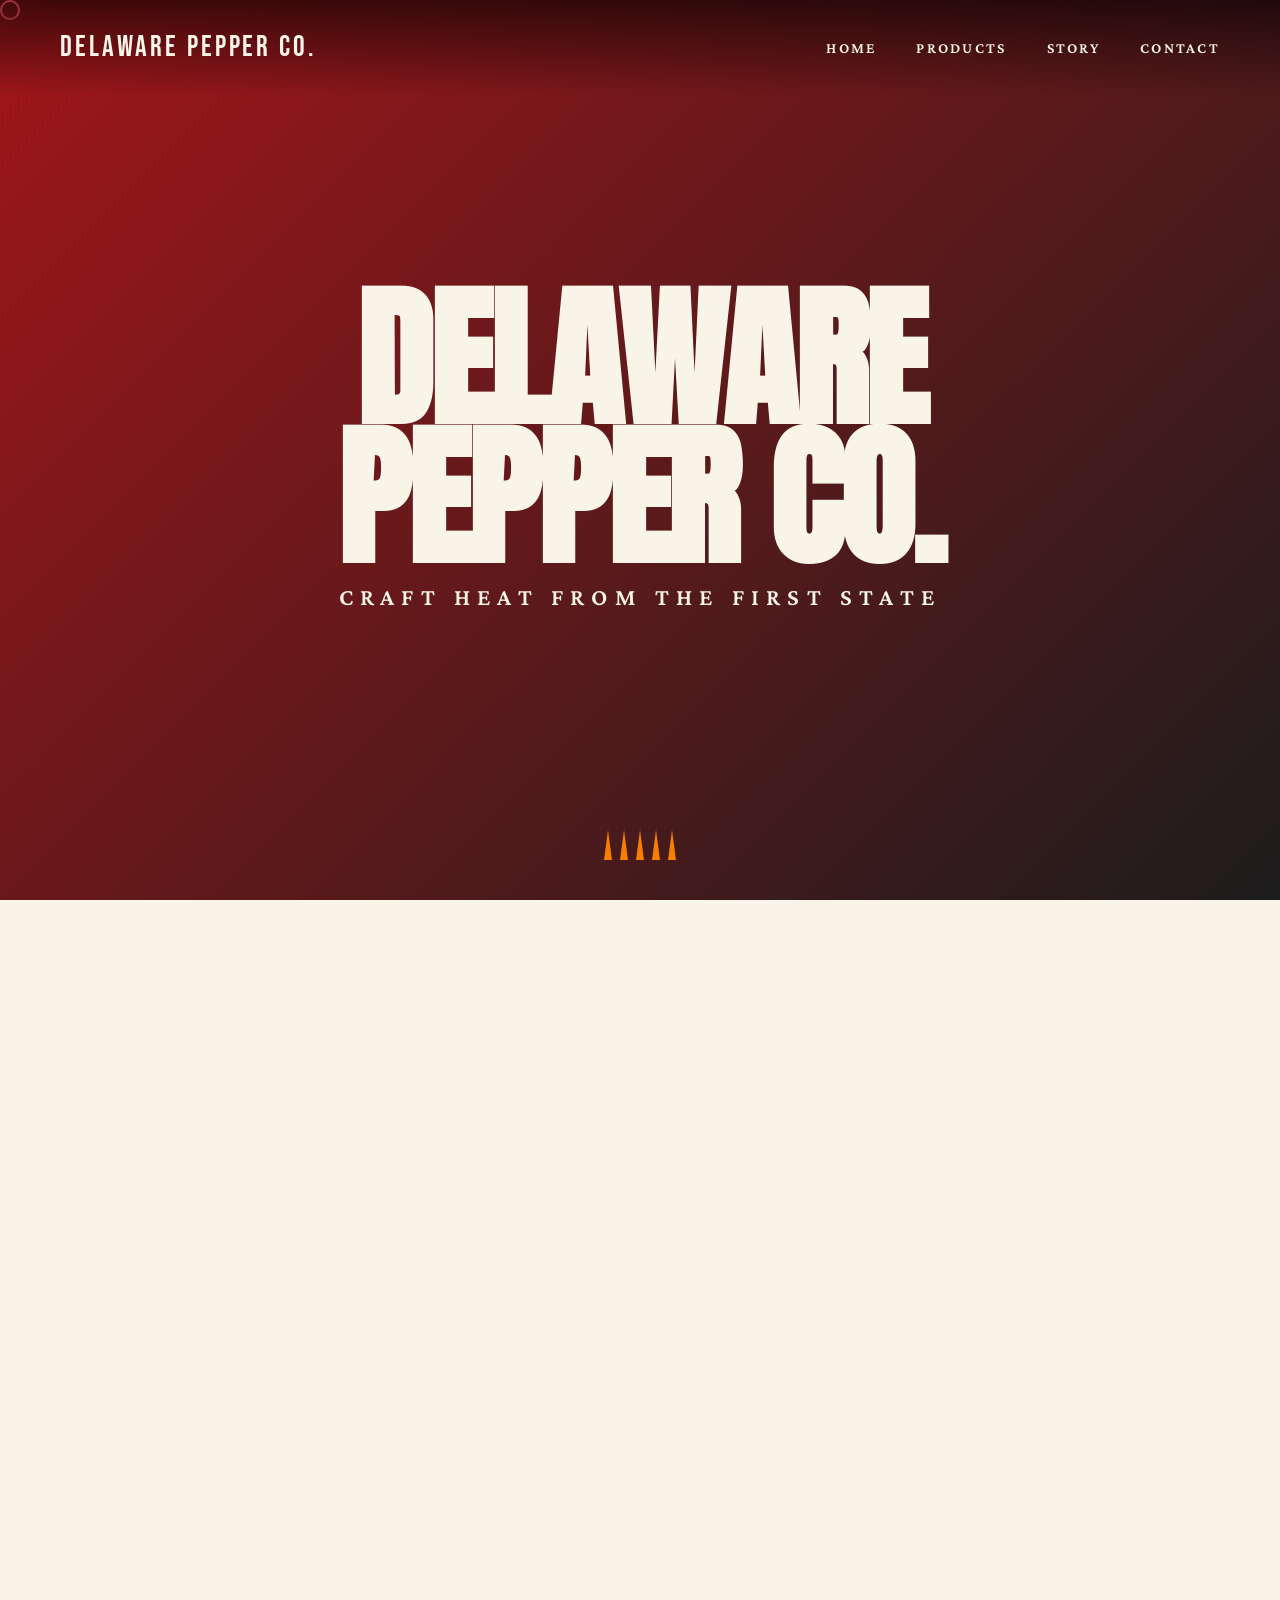
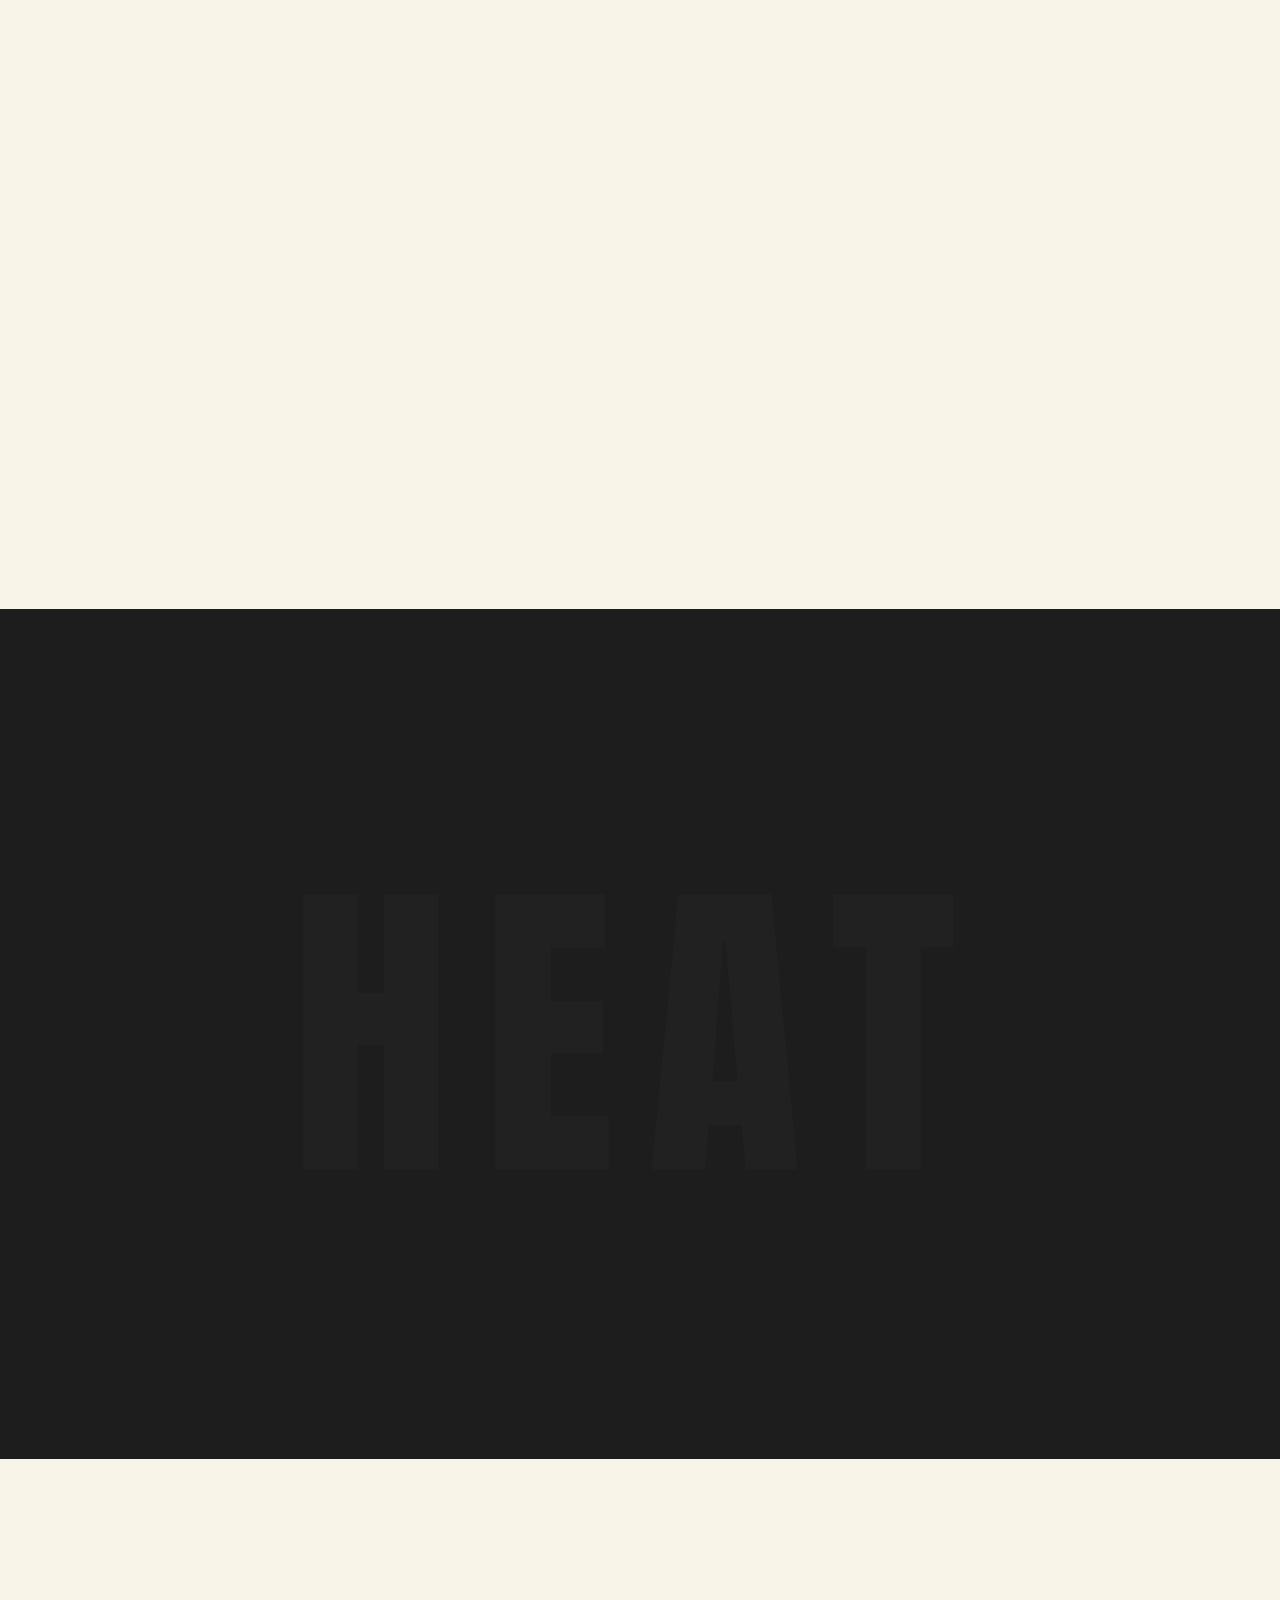
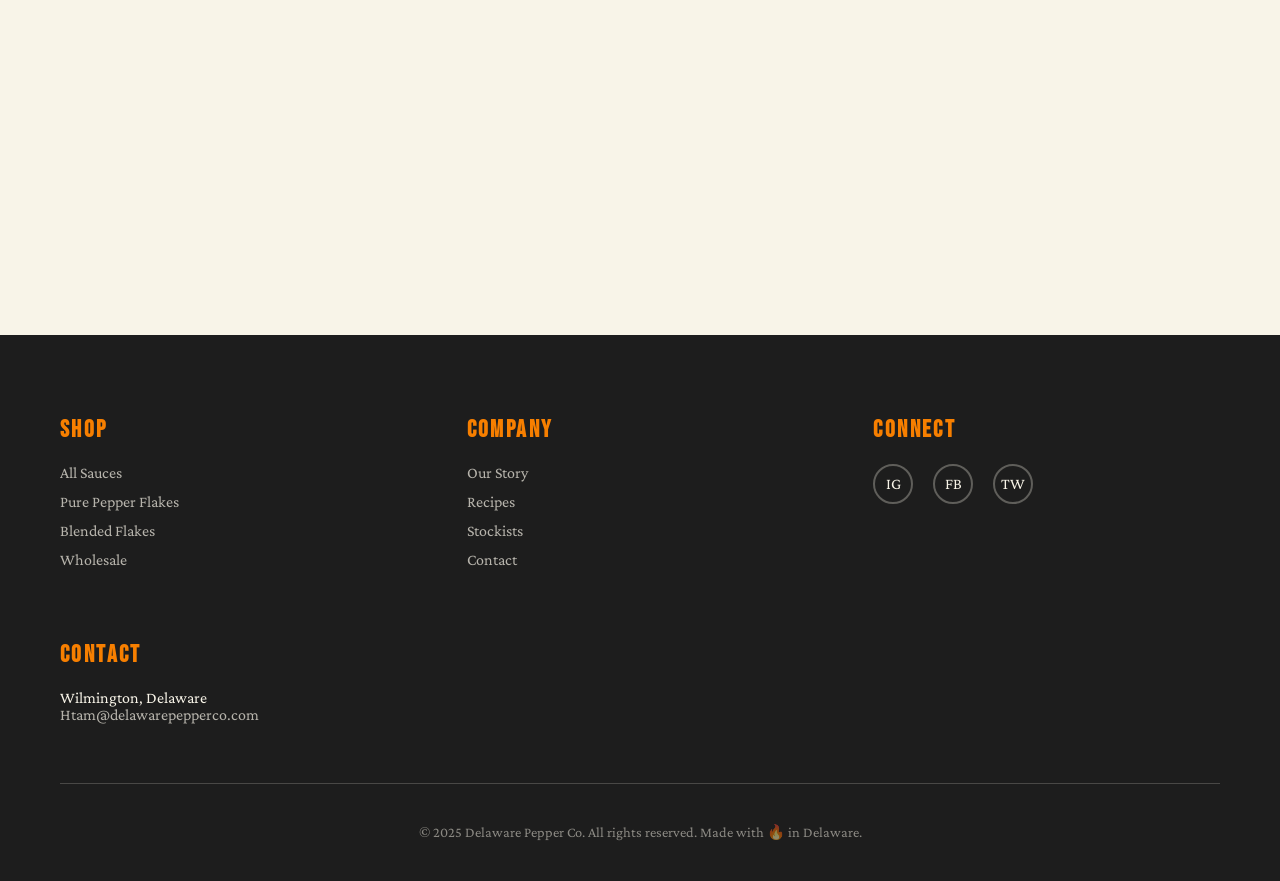
==== index.html @ 0d6326b8 "Add files via upload" ====
<!DOCTYPE html>
<html lang="en">
<head>
    <meta charset="UTF-8">
    <meta name="viewport" content="width=device-width, initial-scale=1.0">
    <title>Delaware Pepper Co. - Craft Hot Sauce Made in Delaware</title>
    <link href="https://fonts.googleapis.com/css2?family=Bebas+Neue&family=Anton&family=Crimson+Pro:wght@400;600&display=swap" rel="stylesheet">
    <style>
        :root {
            --flame-red: #E63946;
            --deep-red: #A4161A;
            --burnt-orange: #F77F00;
            --cream: #F8F4E8;
            --charcoal: #1D1D1D;
            --smoke: #4A4A4A;
        }

        * {
            margin: 0;
            padding: 0;
            box-sizing: border-box;
        }

        body {
            font-family: 'Crimson Pro', serif;
            background: var(--cream);
            color: var(--charcoal);
            overflow-x: hidden;
        }

        /* Custom Cursor */
        body {
            cursor: none;
        }

        #custom-cursor {
            width: 20px;
            height: 20px;
            border: 2px solid var(--flame-red);
            border-radius: 50%;
            position: fixed;
            pointer-events: none;
            z-index: 9999;
            transition: transform 0.15s ease, opacity 0.3s ease;
            mix-blend-mode: difference;
        }

        #custom-cursor.hover {
            transform: scale(2);
            background: var(--flame-red);
            opacity: 0.3;
        }

        /* Hero Section */
        .hero {
            height: 100vh;
            position: relative;
            display: flex;
            align-items: center;
            justify-content: center;
            overflow: hidden;
            background: linear-gradient(135deg, var(--deep-red) 0%, var(--charcoal) 100%);
        }

        .hero::before {
            content: '';
            position: absolute;
            top: 0;
            left: 0;
            right: 0;
            bottom: 0;
            background: 
                repeating-linear-gradient(
                    90deg,
                    transparent,
                    transparent 2px,
                    rgba(0,0,0,0.03) 2px,
                    rgba(0,0,0,0.03) 4px
                );
            pointer-events: none;
            animation: grain 8s steps(10) infinite;
        }

        @keyframes grain {
            0%, 100% { transform: translate(0, 0); }
            10% { transform: translate(-5%, -5%); }
            20% { transform: translate(-10%, 5%); }
            30% { transform: translate(5%, -10%); }
            40% { transform: translate(-5%, 15%); }
            50% { transform: translate(-10%, 5%); }
            60% { transform: translate(15%, 0); }
            70% { transform: translate(0, 10%); }
            80% { transform: translate(-15%, 0); }
            90% { transform: translate(10%, 5%); }
        }

        .hero-content {
            text-align: center;
            z-index: 2;
            animation: fadeInUp 1s ease-out;
        }

        @keyframes fadeInUp {
            from {
                opacity: 0;
                transform: translateY(40px);
            }
            to {
                opacity: 1;
                transform: translateY(0);
            }
        }

        .hero h1 {
            font-family: 'Anton', sans-serif;
            font-size: clamp(3rem, 12vw, 10rem);
            color: var(--cream);
            letter-spacing: -0.02em;
            line-height: 0.9;
            margin-bottom: 1rem;
            text-transform: uppercase;
            animation: flicker 3s infinite alternate;
        }

        @keyframes flicker {
            0%, 100% { text-shadow: 0 0 20px var(--flame-red), 0 0 40px var(--flame-red); }
            50% { text-shadow: 0 0 10px var(--flame-red), 0 0 20px var(--flame-red); }
        }

        .hero .tagline {
            font-size: clamp(1rem, 2.5vw, 1.5rem);
            color: var(--cream);
            font-weight: 600;
            letter-spacing: 0.3em;
            text-transform: uppercase;
            animation: fadeInUp 1s ease-out 0.3s backwards;
        }

        .heat-indicator {
            position: absolute;
            bottom: 40px;
            left: 50%;
            transform: translateX(-50%);
            display: flex;
            gap: 8px;
            animation: fadeInUp 1s ease-out 0.6s backwards;
        }

        .flame {
            width: 8px;
            height: 30px;
            background: var(--burnt-orange);
            clip-path: polygon(50% 0%, 0% 100%, 100% 100%);
            animation: burn 1.5s infinite alternate;
        }

        .flame:nth-child(2) { animation-delay: 0.2s; }
        .flame:nth-child(3) { animation-delay: 0.4s; }
        .flame:nth-child(4) { animation-delay: 0.6s; }
        .flame:nth-child(5) { animation-delay: 0.8s; }

        @keyframes burn {
            0% { 
                transform: scaleY(1);
                opacity: 0.8;
            }
            100% { 
                transform: scaleY(1.3);
                opacity: 1;
            }
        }

        /* Navigation */
        nav {
            position: fixed;
            top: 0;
            width: 100%;
            z-index: 1000;
            padding: 30px 60px;
            display: flex;
            justify-content: space-between;
            align-items: center;
            background: linear-gradient(180deg, rgba(0,0,0,0.6) 0%, transparent 100%);
        }

        .logo {
            font-family: 'Bebas Neue', sans-serif;
            font-size: 1.8rem;
            color: var(--cream);
            letter-spacing: 0.1em;
        }

        .nav-links {
            display: flex;
            gap: 40px;
            list-style: none;
        }

        .nav-links a {
            color: var(--cream);
            text-decoration: none;
            font-size: 0.95rem;
            letter-spacing: 0.15em;
            text-transform: uppercase;
            font-weight: 600;
            position: relative;
            transition: color 0.3s ease;
        }

        .nav-links a::after {
            content: '';
            position: absolute;
            bottom: -5px;
            left: 0;
            width: 0;
            height: 2px;
            background: var(--flame-red);
            transition: width 0.3s ease;
        }

        .nav-links a:hover::after {
            width: 100%;
        }

        /* Products Section */
        .products {
            padding: 120px 60px;
            background: var(--cream);
        }

        .section-title {
            font-family: 'Anton', sans-serif;
            font-size: clamp(3rem, 8vw, 6rem);
            color: var(--charcoal);
            text-align: center;
            margin-bottom: 80px;
            text-transform: uppercase;
            letter-spacing: -0.02em;
        }

        .product-grid {
            display: grid;
            grid-template-columns: repeat(auto-fit, minmax(300px, 1fr));
            gap: 60px;
            max-width: 1400px;
            margin: 0 auto;
        }

        .product-card {
            position: relative;
            transition: transform 0.4s cubic-bezier(0.34, 1.56, 0.64, 1);
        }

        .product-card:hover {
            transform: translateY(-10px) rotate(-2deg);
        }

        .product-card:nth-child(even):hover {
            transform: translateY(-10px) rotate(2deg);
        }

        .product-image {
            width: 100%;
            aspect-ratio: 3/4;
            background: linear-gradient(135deg, var(--deep-red), var(--burnt-orange));
            border-radius: 2px;
            margin-bottom: 20px;
            position: relative;
            overflow: hidden;
            box-shadow: 0 20px 60px rgba(0,0,0,0.3);
        }

        .product-image::before {
            content: '';
            position: absolute;
            top: 0;
            left: 0;
            right: 0;
            bottom: 0;
            background: 
                repeating-linear-gradient(
                    0deg,
                    transparent,
                    transparent 2px,
                    rgba(255,255,255,0.05) 2px,
                    rgba(255,255,255,0.05) 4px
                );
        }

        .product-heat {
            position: absolute;
            top: 20px;
            right: 20px;
            background: rgba(0,0,0,0.7);
            padding: 8px 16px;
            border-radius: 20px;
            color: var(--cream);
            font-size: 0.8rem;
            letter-spacing: 0.1em;
            text-transform: uppercase;
            font-weight: 600;
        }

        .product-name {
            font-family: 'Bebas Neue', sans-serif;
            font-size: 2rem;
            color: var(--charcoal);
            margin-bottom: 10px;
            letter-spacing: 0.05em;
        }

        .product-desc {
            color: var(--smoke);
            line-height: 1.6;
            margin-bottom: 20px;
        }

        .product-price {
            font-family: 'Anton', sans-serif;
            font-size: 1.8rem;
            color: var(--flame-red);
            margin-bottom: 20px;
        }

        .btn {
            display: inline-block;
            padding: 15px 40px;
            background: var(--charcoal);
            color: var(--cream);
            text-decoration: none;
            text-transform: uppercase;
            letter-spacing: 0.2em;
            font-weight: 600;
            font-size: 0.85rem;
            border: 2px solid var(--charcoal);
            transition: all 0.3s ease;
            position: relative;
            overflow: hidden;
        }

        .btn::before {
            content: '';
            position: absolute;
            top: 0;
            left: -100%;
            width: 100%;
            height: 100%;
            background: var(--flame-red);
            transition: left 0.3s ease;
            z-index: -1;
        }

        .btn:hover::before {
            left: 0;
        }

        .btn:hover {
            border-color: var(--flame-red);
        }

        /* Story Section */
        .story {
            padding: 120px 60px;
            background: var(--charcoal);
            color: var(--cream);
            position: relative;
            overflow: hidden;
        }

        .story::before {
            content: 'HEAT';
            position: absolute;
            top: 50%;
            left: 50%;
            transform: translate(-50%, -50%);
            font-family: 'Anton', sans-serif;
            font-size: 25vw;
            color: rgba(255,255,255,0.02);
            z-index: 0;
            letter-spacing: 0.1em;
        }

        .story-content {
            max-width: 900px;
            margin: 0 auto;
            position: relative;
            z-index: 1;
        }

        .story h2 {
            font-family: 'Anton', sans-serif;
            font-size: clamp(3rem, 8vw, 5rem);
            margin-bottom: 40px;
            text-transform: uppercase;
            letter-spacing: -0.02em;
            color: var(--burnt-orange);
        }

        .story p {
            font-size: 1.3rem;
            line-height: 1.8;
            margin-bottom: 30px;
            color: rgba(248,244,232,0.9);
        }

        .story-highlight {
            font-family: 'Bebas Neue', sans-serif;
            font-size: 2rem;
            color: var(--flame-red);
            letter-spacing: 0.1em;
            margin: 60px 0;
            text-align: center;
        }

        /* Newsletter Section */
        .newsletter {
            padding: 120px 60px;
            background: var(--cream);
            text-align: center;
        }

        .newsletter h2 {
            font-family: 'Anton', sans-serif;
            font-size: clamp(2.5rem, 6vw, 4rem);
            margin-bottom: 20px;
            text-transform: uppercase;
            letter-spacing: -0.02em;
        }

        .newsletter p {
            font-size: 1.2rem;
            color: var(--smoke);
            margin-bottom: 40px;
            max-width: 600px;
            margin-left: auto;
            margin-right: auto;
        }

        .newsletter-form {
            display: flex;
            gap: 20px;
            max-width: 600px;
            margin: 0 auto;
        }

        .newsletter-form input {
            flex: 1;
            padding: 18px 30px;
            border: 3px solid var(--charcoal);
            background: white;
            font-family: 'Crimson Pro', serif;
            font-size: 1rem;
            color: var(--charcoal);
            outline: none;
            transition: border-color 0.3s ease;
        }

        .newsletter-form input:focus {
            border-color: var(--flame-red);
        }

        .newsletter-form button {
            padding: 18px 50px;
            background: var(--flame-red);
            color: white;
            border: 3px solid var(--flame-red);
            font-family: 'Crimson Pro', serif;
            font-size: 1rem;
            font-weight: 600;
            text-transform: uppercase;
            letter-spacing: 0.2em;
            cursor: pointer;
            transition: all 0.3s ease;
        }

        .newsletter-form button:hover {
            background: var(--deep-red);
            border-color: var(--deep-red);
            transform: translateY(-2px);
        }

        /* Footer */
        footer {
            padding: 80px 60px 40px;
            background: var(--charcoal);
            color: var(--cream);
        }

        .footer-content {
            max-width: 1400px;
            margin: 0 auto;
            display: grid;
            grid-template-columns: repeat(auto-fit, minmax(250px, 1fr));
            gap: 60px;
            margin-bottom: 60px;
        }

        .footer-section h3 {
            font-family: 'Bebas Neue', sans-serif;
            font-size: 1.5rem;
            margin-bottom: 20px;
            letter-spacing: 0.1em;
            color: var(--burnt-orange);
        }

        .footer-section ul {
            list-style: none;
        }

        .footer-section ul li {
            margin-bottom: 12px;
        }

        .footer-section a {
            color: rgba(248,244,232,0.7);
            text-decoration: none;
            transition: color 0.3s ease;
        }

        .footer-section a:hover {
            color: var(--flame-red);
        }

        .footer-bottom {
            text-align: center;
            padding-top: 40px;
            border-top: 1px solid rgba(248,244,232,0.2);
            color: rgba(248,244,232,0.5);
            font-size: 0.9rem;
        }

        .social-links {
            display: flex;
            gap: 20px;
            margin-top: 20px;
        }

        .social-links a {
            width: 40px;
            height: 40px;
            border: 2px solid rgba(248,244,232,0.3);
            border-radius: 50%;
            display: flex;
            align-items: center;
            justify-content: center;
            color: var(--cream);
            text-decoration: none;
            transition: all 0.3s ease;
        }

        .social-links a:hover {
            border-color: var(--flame-red);
            background: var(--flame-red);
            transform: translateY(-3px);
        }

        /* Responsive */
        @media (max-width: 768px) {
            nav {
                padding: 20px 30px;
            }

            .nav-links {
                gap: 20px;
            }

            .products,
            .story,
            .newsletter,
            footer {
                padding: 80px 30px;
            }

            .newsletter-form {
                flex-direction: column;
            }

            body {
                cursor: auto;
            }

            #custom-cursor {
                display: none;
            }
        }

        /* Scroll Animations */
        [data-animate] {
            opacity: 0;
            transform: translateY(40px);
            transition: opacity 0.8s ease, transform 0.8s ease;
        }

        [data-animate].animated {
            opacity: 1;
            transform: translateY(0);
        }
    </style>
</head>
<body>
    <div id="custom-cursor"></div>

    <nav>
        <div class="logo">DELAWARE PEPPER CO.</div>
        <ul class="nav-links">
            <li><a href="index.html">Home</a></li>
            <li><a href="products.html">Products</a></li>
            <li><a href="#story">Story</a></li>
            <li><a href="#contact">Contact</a></li>
        </ul>
    </nav>

    <section class="hero">
        <div class="hero-content">
            <h1>DELAWARE<br>PEPPER CO.</h1>
            <p class="tagline">Craft Heat From The First State</p>
        </div>
        <div class="heat-indicator">
            <div class="flame"></div>
            <div class="flame"></div>
            <div class="flame"></div>
            <div class="flame"></div>
            <div class="flame"></div>
        </div>
    </section>

    <section class="products" id="products">
        <h2 class="section-title" data-animate>Our Sauces</h2>
        <div class="product-grid">
            <div class="product-card" data-animate>
                <div class="product-image">
                    <span class="product-heat">🌶️ Mild</span>
                </div>
                <h3 class="product-name">First State Fire</h3>
                <p class="product-desc">A balanced blend of roasted habaneros and local honey. Perfect for everyday heat lovers.</p>
                <p class="product-price">$12.99</p>
                <a href="products.html" class="btn">View Details</a>
            </div>

            <div class="product-card" data-animate>
                <div class="product-image">
                    <span class="product-heat">🌶️🌶️ Medium</span>
                </div>
                <h3 class="product-name">Coastal Burn</h3>
                <p class="product-desc">Ghost peppers meet Delaware sea salt in this smoky, savory masterpiece.</p>
                <p class="product-price">$14.99</p>
                <a href="products.html" class="btn">View Details</a>
            </div>

            <div class="product-card" data-animate>
                <div class="product-image">
                    <span class="product-heat">🌶️🌶️🌶️ Hot</span>
                </div>
                <h3 class="product-name">Diamond State Destroyer</h3>
                <p class="product-desc">Carolina Reaper madness with a hint of sweetness. Not for the faint of heart.</p>
                <p class="product-price">$16.99</p>
                <a href="products.html" class="btn">View Details</a>
            </div>
        </div>
        <div style="text-align: center; margin-top: 60px;" data-animate>
            <a href="products.html" class="btn" style="font-size: 1.1rem; padding: 20px 60px;">View All Products</a>
        </div>
    </section>

    <section class="story" id="story">
        <div class="story-content">
            <h2 data-animate>Our Story</h2>
            <p data-animate>Born in the heart of Delaware, we're a small-batch hot sauce company obsessed with one thing: authentic heat that tells a story.</p>
            <p data-animate>Every bottle is hand-crafted using locally sourced ingredients and peppers grown right here in the First State. We believe in keeping it real—no artificial flavors, no shortcuts, just pure, unapologetic heat.</p>
            <p class="story-highlight" data-animate>Made in Delaware. Felt Everywhere.</p>
            <p data-animate>From our kitchen to your table, we pour passion into every batch. Whether you're drizzling it on tacos, marinating chicken, or adding kick to your morning eggs, Delaware Pepper Co. brings the heat that honors tradition while pushing boundaries.</p>
        </div>
    </section>

    <section class="newsletter" id="contact">
        <h2 data-animate>Join The Heat Club</h2>
        <p data-animate>Get exclusive drops, recipes, and first access to new flavors.</p>
        <form class="newsletter-form" data-animate>
            <input type="email" placeholder="Your email address" required>
            <button type="submit">Subscribe</button>
        </form>
    </section>

    <footer>
        <div class="footer-content">
            <div class="footer-section">
                <h3>Shop</h3>
                <ul>
                    <li><a href="products.html">All Sauces</a></li>
                    <li><a href="products.html#pure-flakes">Pure Pepper Flakes</a></li>
                    <li><a href="products.html#blended-flakes">Blended Flakes</a></li>
                    <li><a href="#">Wholesale</a></li>
                </ul>
            </div>
            <div class="footer-section">
                <h3>Company</h3>
                <ul>
                    <li><a href="#story">Our Story</a></li>
                    <li><a href="#">Recipes</a></li>
                    <li><a href="#">Stockists</a></li>
                    <li><a href="mailto:Htam@delawarepepperco.com">Contact</a></li>
                </ul>
            </div>
            <div class="footer-section">
                <h3>Connect</h3>
                <div class="social-links">
                    <a href="#">IG</a>
                    <a href="#">FB</a>
                    <a href="#">TW</a>
                </div>
            </div>
            <div class="footer-section">
                <h3>Contact</h3>
                <p>Wilmington, Delaware<br><a href="mailto:Htam@delawarepepperco.com">Htam@delawarepepperco.com</a></p>
            </div>
        </div>
        <div class="footer-bottom">
            <p>&copy; 2025 Delaware Pepper Co. All rights reserved. Made with 🔥 in Delaware.</p>
        </div>
    </footer>

    <script data-cfasync="false" src="/cdn-cgi/scripts/5c5dd728/cloudflare-static/email-decode.min.js"></script><script>
        // Custom Cursor
        const cursor = document.getElementById('custom-cursor');
        const links = document.querySelectorAll('a, button');

        document.addEventListener('mousemove', (e) => {
            cursor.style.left = e.clientX + 'px';
            cursor.style.top = e.clientY + 'px';
        });

        links.forEach(link => {
            link.addEventListener('mouseenter', () => cursor.classList.add('hover'));
            link.addEventListener('mouseleave', () => cursor.classList.remove('hover'));
        });

        // Scroll Animations
        const animateOnScroll = () => {
            const elements = document.querySelectorAll('[data-animate]');
            elements.forEach((element, index) => {
                const elementTop = element.getBoundingClientRect().top;
                const windowHeight = window.innerHeight;
                
                if (elementTop < windowHeight - 100) {
                    setTimeout(() => {
                        element.classList.add('animated');
                    }, index * 100);
                }
            });
        };

        window.addEventListener('scroll', animateOnScroll);
        animateOnScroll(); // Initial check

        // Newsletter Form
        document.querySelector('.newsletter-form').addEventListener('submit', (e) => {
            e.preventDefault();
            alert('Thanks for joining the Heat Club! 🔥');
            e.target.reset();
        });

        // Smooth Scroll
        document.querySelectorAll('a[href^="#"]').forEach(anchor => {
            anchor.addEventListener('click', function (e) {
                e.preventDefault();
                const target = doc
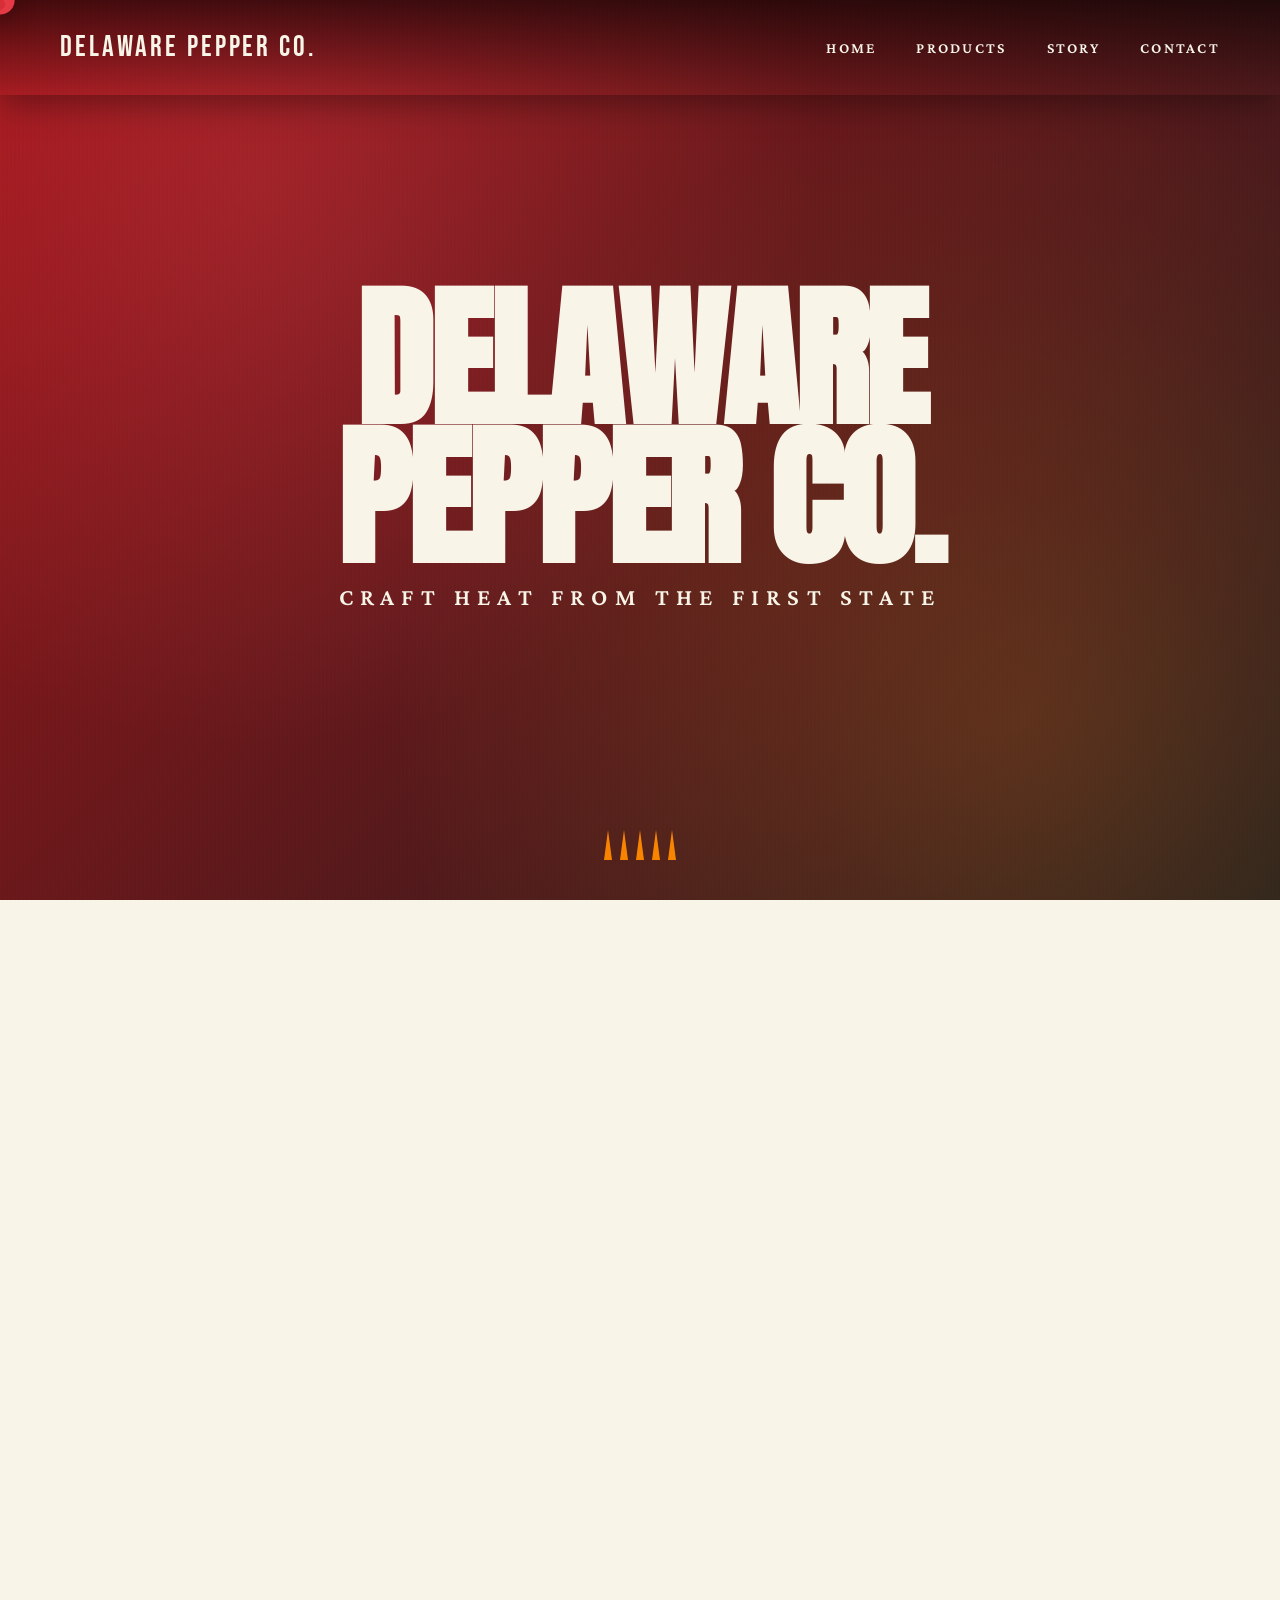
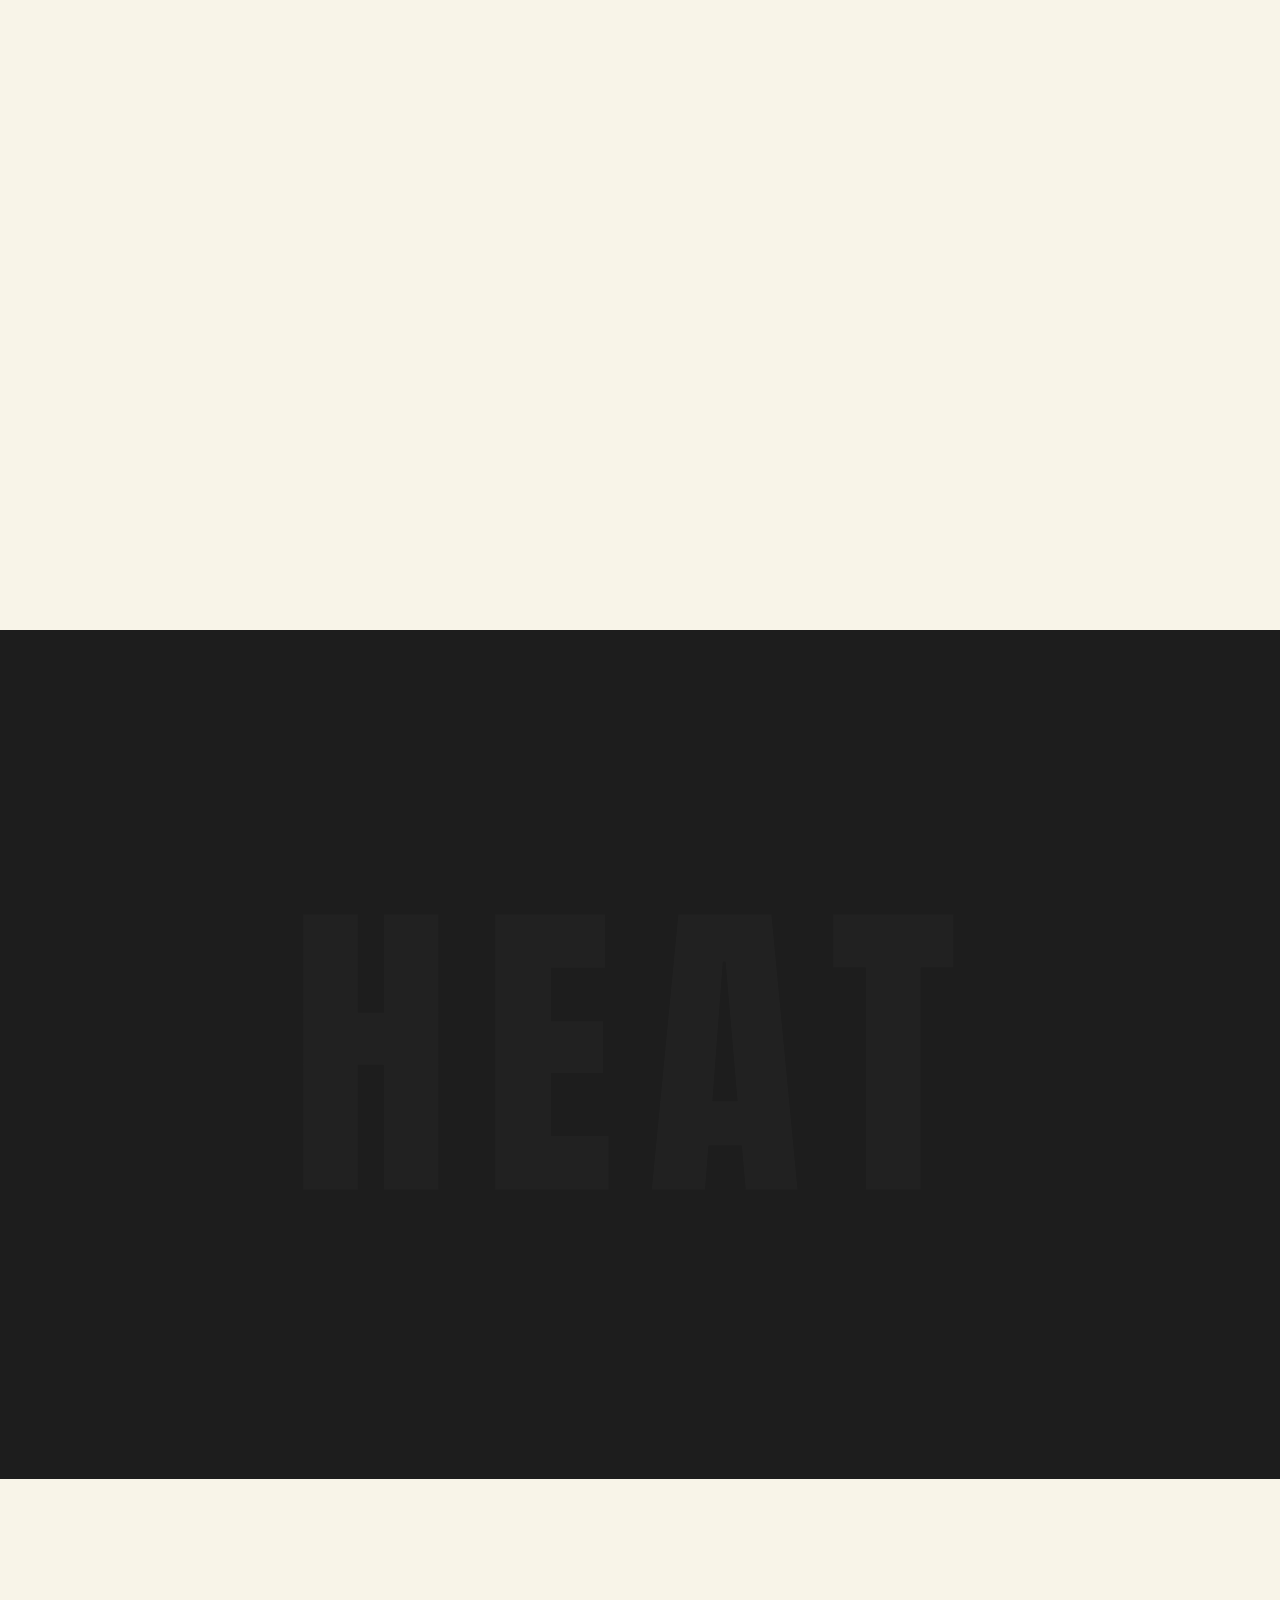
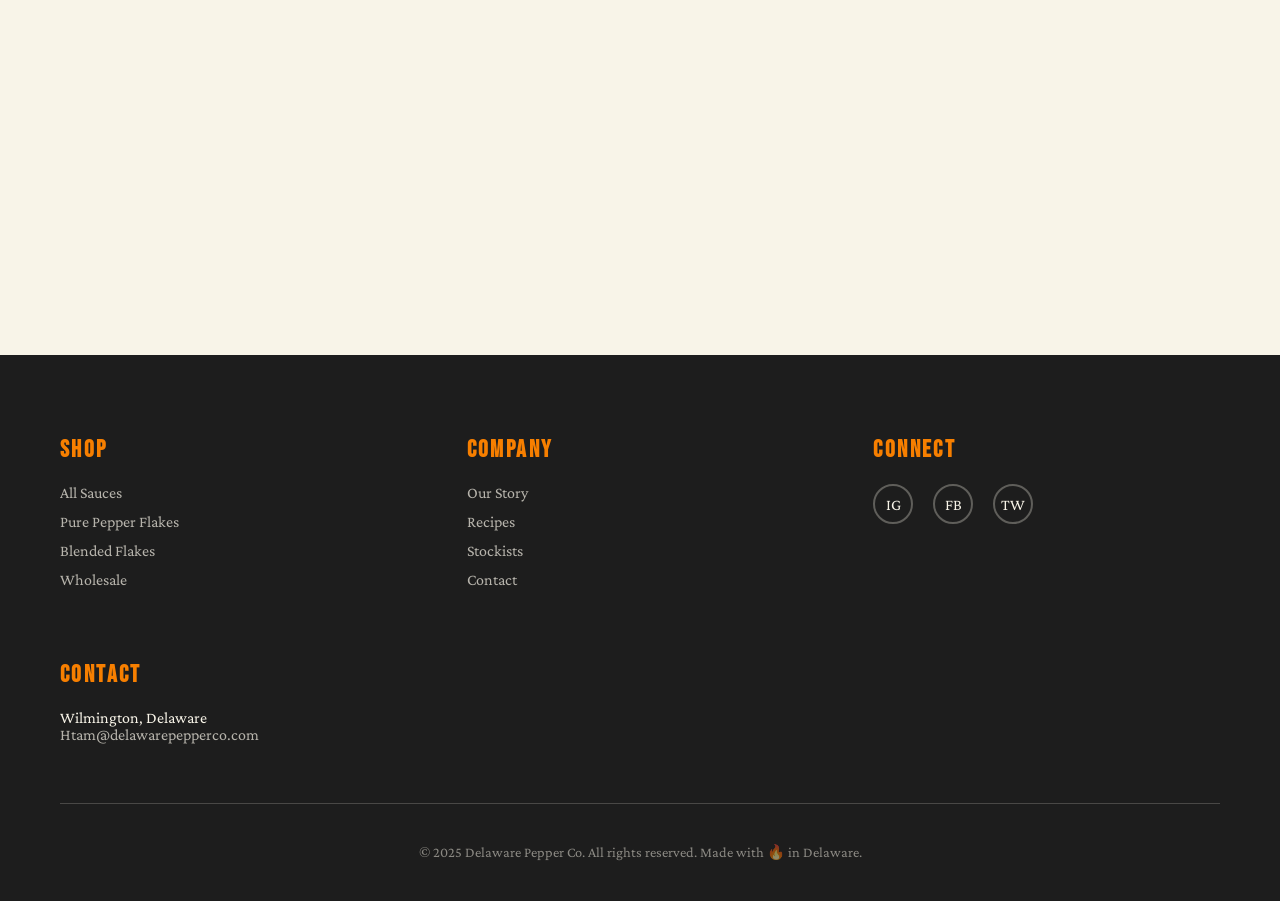
==== commit 18650ce4: "Enhance visuals and pepper cursor" ====
--- a/index.html
+++ b/index.html
@@ -21,6 +21,24 @@
             box-sizing: border-box;
         }
 
+        html {
+            scroll-behavior: smooth;
+        }
+
+        ::selection {
+            background: rgba(230, 57, 70, 0.25);
+            color: var(--charcoal);
+        }
+
+        a:focus-visible,
+        button:focus-visible,
+        input:focus-visible,
+        textarea:focus-visible {
+            outline: 2px dashed var(--burnt-orange);
+            outline-offset: 4px;
+        }
+
+
         body {
             font-family: 'Crimson Pro', serif;
             background: var(--cream);
@@ -33,22 +51,24 @@
             cursor: none;
         }
 
+        
         #custom-cursor {
-            width: 20px;
-            height: 20px;
-            border: 2px solid var(--flame-red);
-            border-radius: 50%;
+            width: 36px;
+            height: 36px;
             position: fixed;
             pointer-events: none;
             z-index: 9999;
-            transition: transform 0.15s ease, opacity 0.3s ease;
-            mix-blend-mode: difference;
+            background-image: url("data:image/svg+xml;utf8,<svg xmlns='http://www.w3.org/2000/svg' viewBox='0 0 64 64'><path fill='%23E63946' d='M42 8c-6 2-10 7-11 14-9 2-16 10-15 20 1 12 12 18 23 15 10-2 19-12 19-24 0-11-6-20-16-25z'/><path fill='%23228B22' d='M38 6c1-4 4-6 9-6 2 6-1 10-6 12-3 2-5 4-7 7-1-5 0-9 4-13z'/><path fill='%23B71C1C' d='M24 32c-4 2-6 6-5 10 1 6 7 9 13 8 5-1 10-6 9-12-1-6-6-9-12-8z' opacity='0.35'/></svg>");
+            background-size: contain;
+            background-repeat: no-repeat;
+            transform: translate(-50%, -50%);
+            transition: transform 0.12s ease, filter 0.2s ease, opacity 0.2s ease;
+            filter: drop-shadow(0 6px 10px rgba(0,0,0,0.25));
         }
 
         #custom-cursor.hover {
-            transform: scale(2);
-            background: var(--flame-red);
-            opacity: 0.3;
+            transform: translate(-50%, -50%) scale(1.2) rotate(-12deg);
+            filter: drop-shadow(0 8px 16px rgba(230, 57, 70, 0.45));
         }
 
         /* Hero Section */
@@ -81,6 +101,17 @@
             animation: grain 8s steps(10) infinite;
         }
 
+        .hero::after {
+            content: '';
+            position: absolute;
+            inset: 0;
+            background: radial-gradient(circle at 20% 20%, rgba(230, 57, 70, 0.3), transparent 45%),
+                radial-gradient(circle at 80% 80%, rgba(247, 127, 0, 0.25), transparent 50%);
+            mix-blend-mode: screen;
+            opacity: 0.8;
+            pointer-events: none;
+        }
+
         @keyframes grain {
             0%, 100% { transform: translate(0, 0); }
             10% { transform: translate(-5%, -5%); }
@@ -181,6 +212,7 @@
             justify-content: space-between;
             align-items: center;
             background: linear-gradient(180deg, rgba(0,0,0,0.6) 0%, transparent 100%);
+            box-shadow: 0 10px 30px rgba(0,0,0,0.35);
         }
 
         .logo {
@@ -249,25 +281,31 @@
         .product-card {
             position: relative;
             transition: transform 0.4s cubic-bezier(0.34, 1.56, 0.64, 1);
+            background: white;
+            border-radius: 24px;
+            padding: 30px;
+            box-shadow: 0 20px 60px rgba(0,0,0,0.12);
+            border: 1px solid rgba(29, 29, 29, 0.08);
         }
 
         .product-card:hover {
-            transform: translateY(-10px) rotate(-2deg);
+            transform: translateY(-12px) rotate(-1deg);
+            box-shadow: 0 30px 80px rgba(0,0,0,0.18);
         }
 
         .product-card:nth-child(even):hover {
-            transform: translateY(-10px) rotate(2deg);
+            transform: translateY(-12px) rotate(1deg);
         }
 
         .product-image {
             width: 100%;
             aspect-ratio: 3/4;
             background: linear-gradient(135deg, var(--deep-red), var(--burnt-orange));
-            border-radius: 2px;
+            border-radius: 18px;
             margin-bottom: 20px;
             position: relative;
             overflow: hidden;
-            box-shadow: 0 20px 60px rgba(0,0,0,0.3);
+            box-shadow: 0 20px 50px rgba(0,0,0,0.25);
         }
 
         .product-image::before {
@@ -324,8 +362,8 @@
 
         .btn {
             display: inline-block;
-            padding: 15px 40px;
-            background: var(--charcoal);
+            padding: 16px 44px;
+            background: linear-gradient(135deg, var(--charcoal), #2b2b2b);
             color: var(--cream);
             text-decoration: none;
             text-transform: uppercase;
@@ -336,6 +374,8 @@
             transition: all 0.3s ease;
             position: relative;
             overflow: hidden;
+            border-radius: 999px;
+            box-shadow: 0 12px 30px rgba(0,0,0,0.2);
         }
 
         .btn::before {
@@ -345,7 +385,7 @@
             left: -100%;
             width: 100%;
             height: 100%;
-            background: var(--flame-red);
+            background: linear-gradient(135deg, var(--flame-red), var(--burnt-orange));
             transition: left 0.3s ease;
             z-index: -1;
         }
@@ -763,4 +803,4 @@
         document.querySelectorAll('a[href^="#"]').forEach(anchor => {
             anchor.addEventListener('click', function (e) {
                 e.preventDefault();
-                const target = doc+                const target = doc
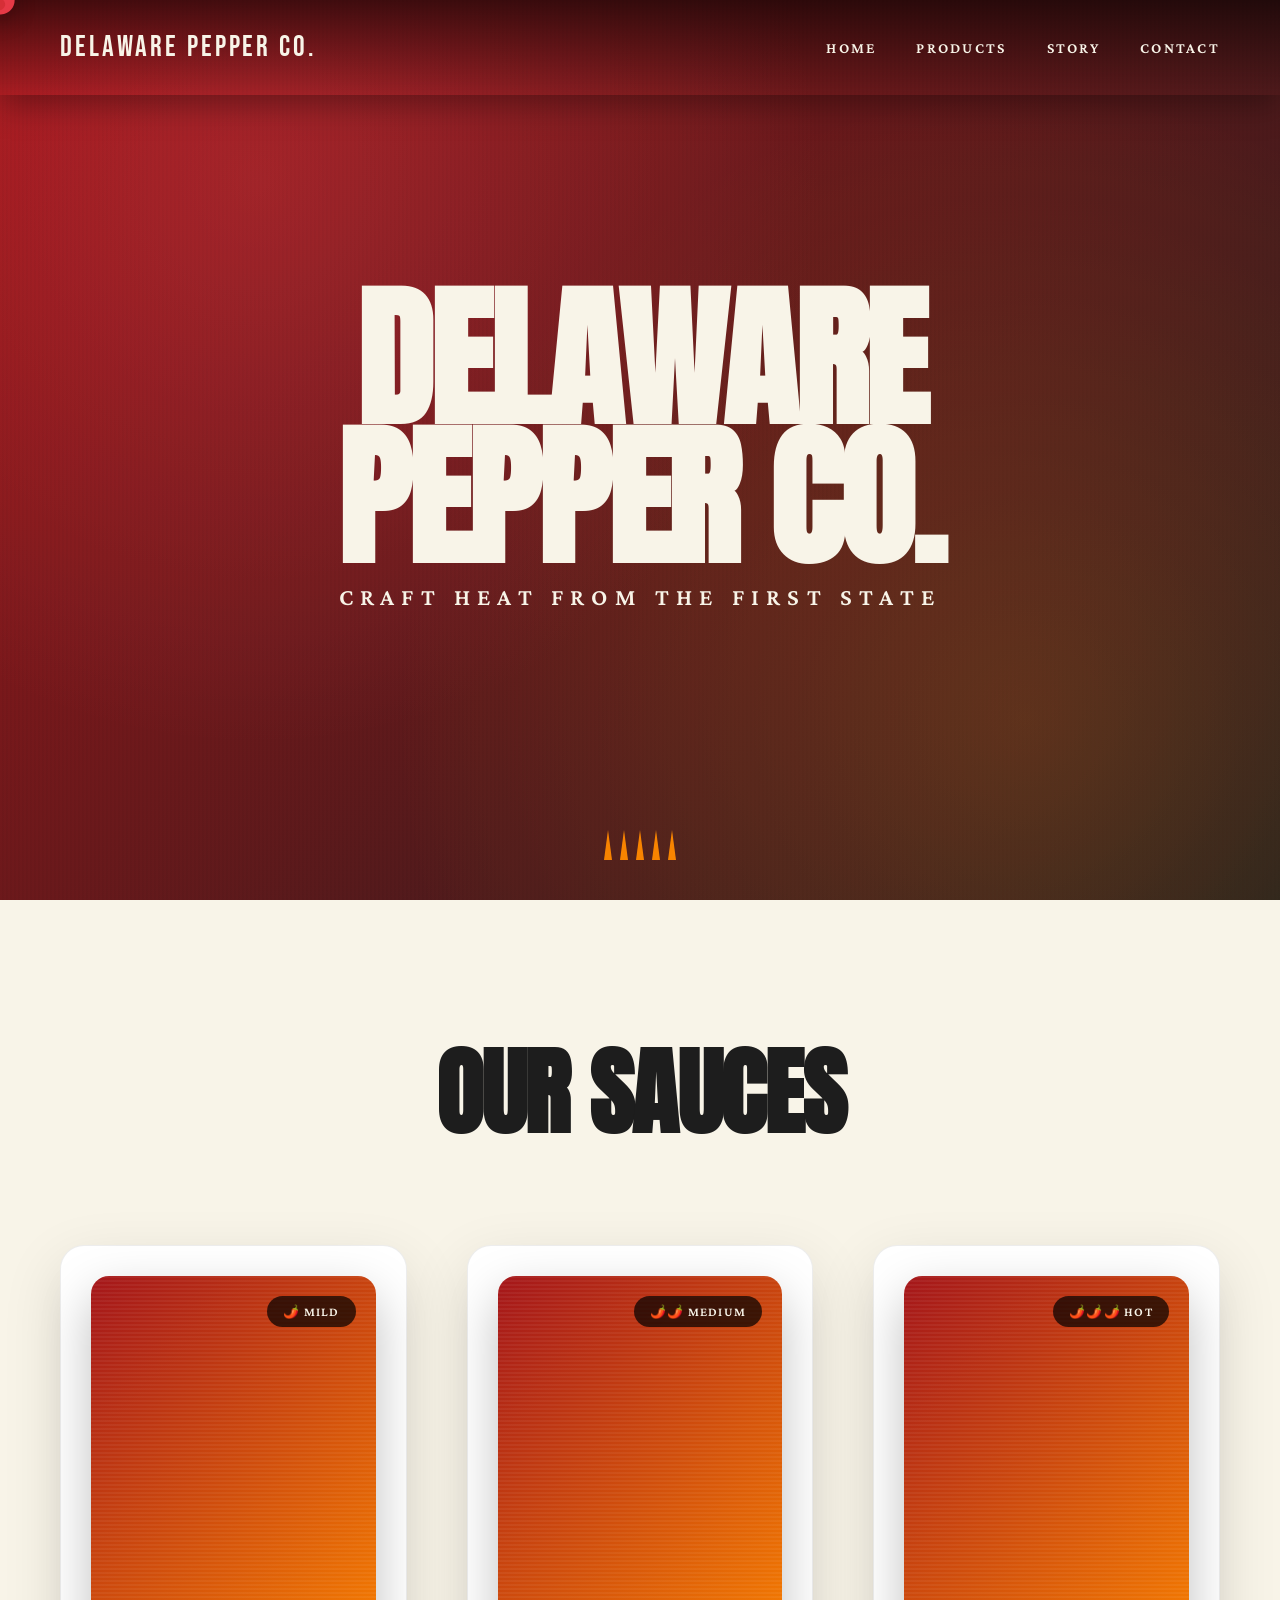
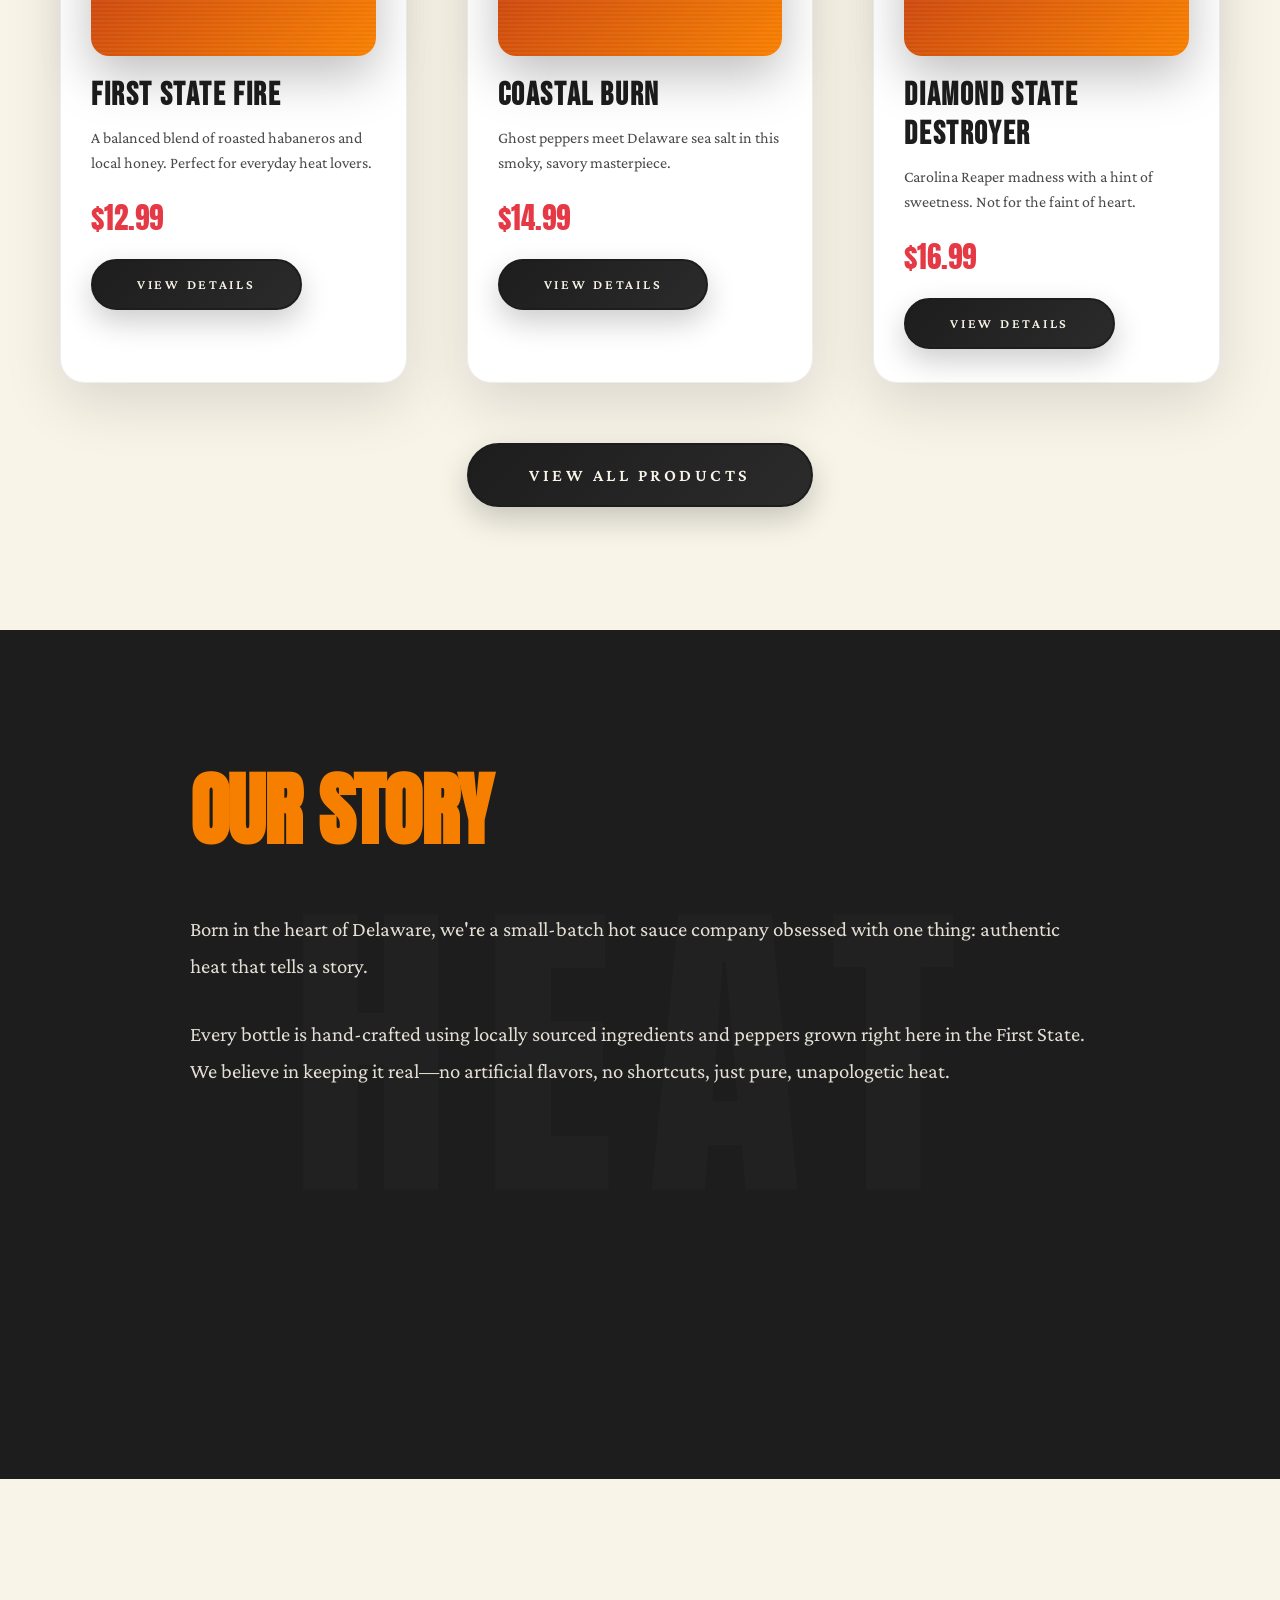
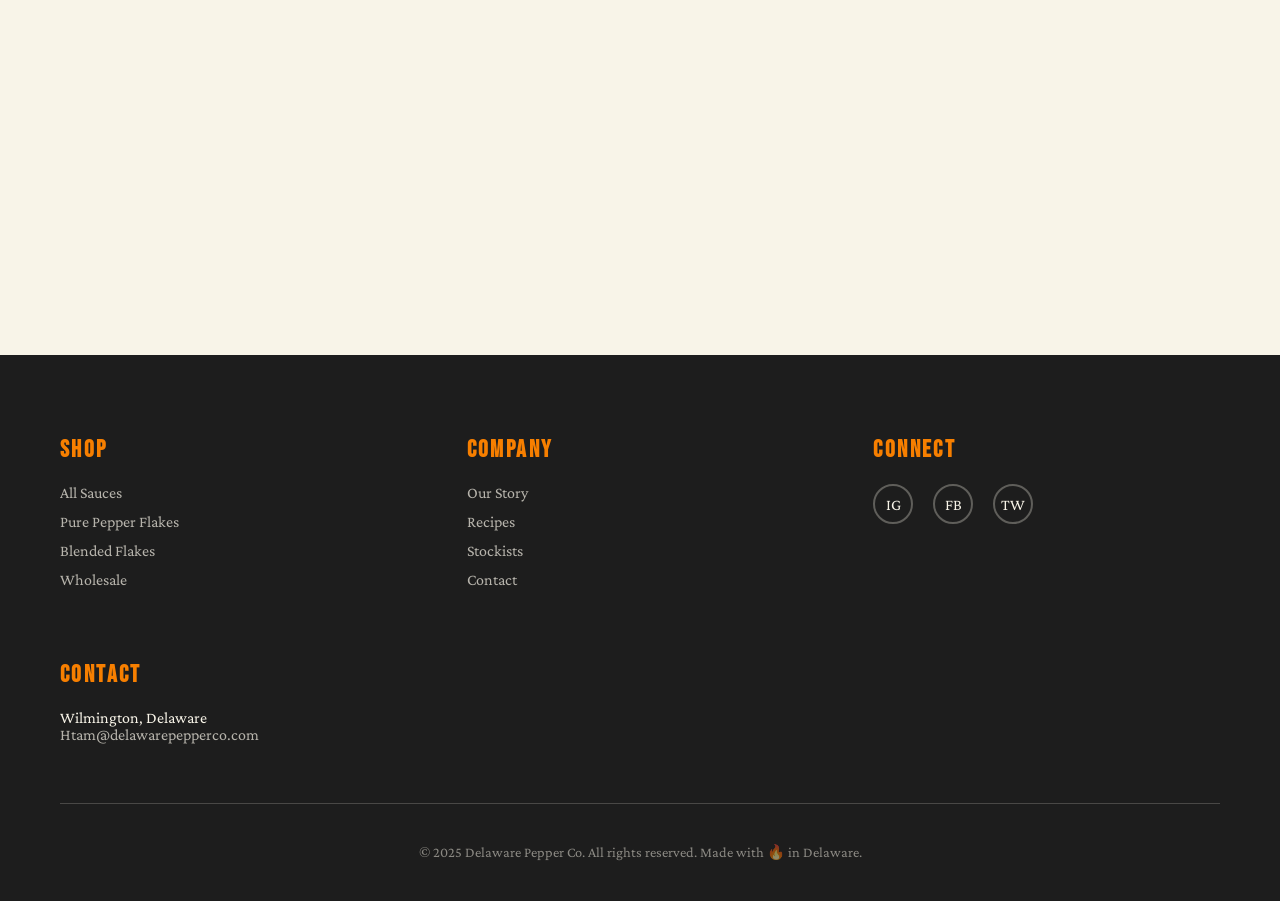
==== commit cf37af7e: "Fix index smooth scroll script" ====
--- a/index.html
+++ b/index.html
@@ -803,4 +803,12 @@
         document.querySelectorAll('a[href^="#"]').forEach(anchor => {
             anchor.addEventListener('click', function (e) {
                 e.preventDefault();
-                const target = doc
+                const target = document.querySelector(this.getAttribute('href'));
+                if (target) {
+                    target.scrollIntoView({ behavior: 'smooth' });
+                }
+            });
+        });
+    </script>
+</body>
+</html>
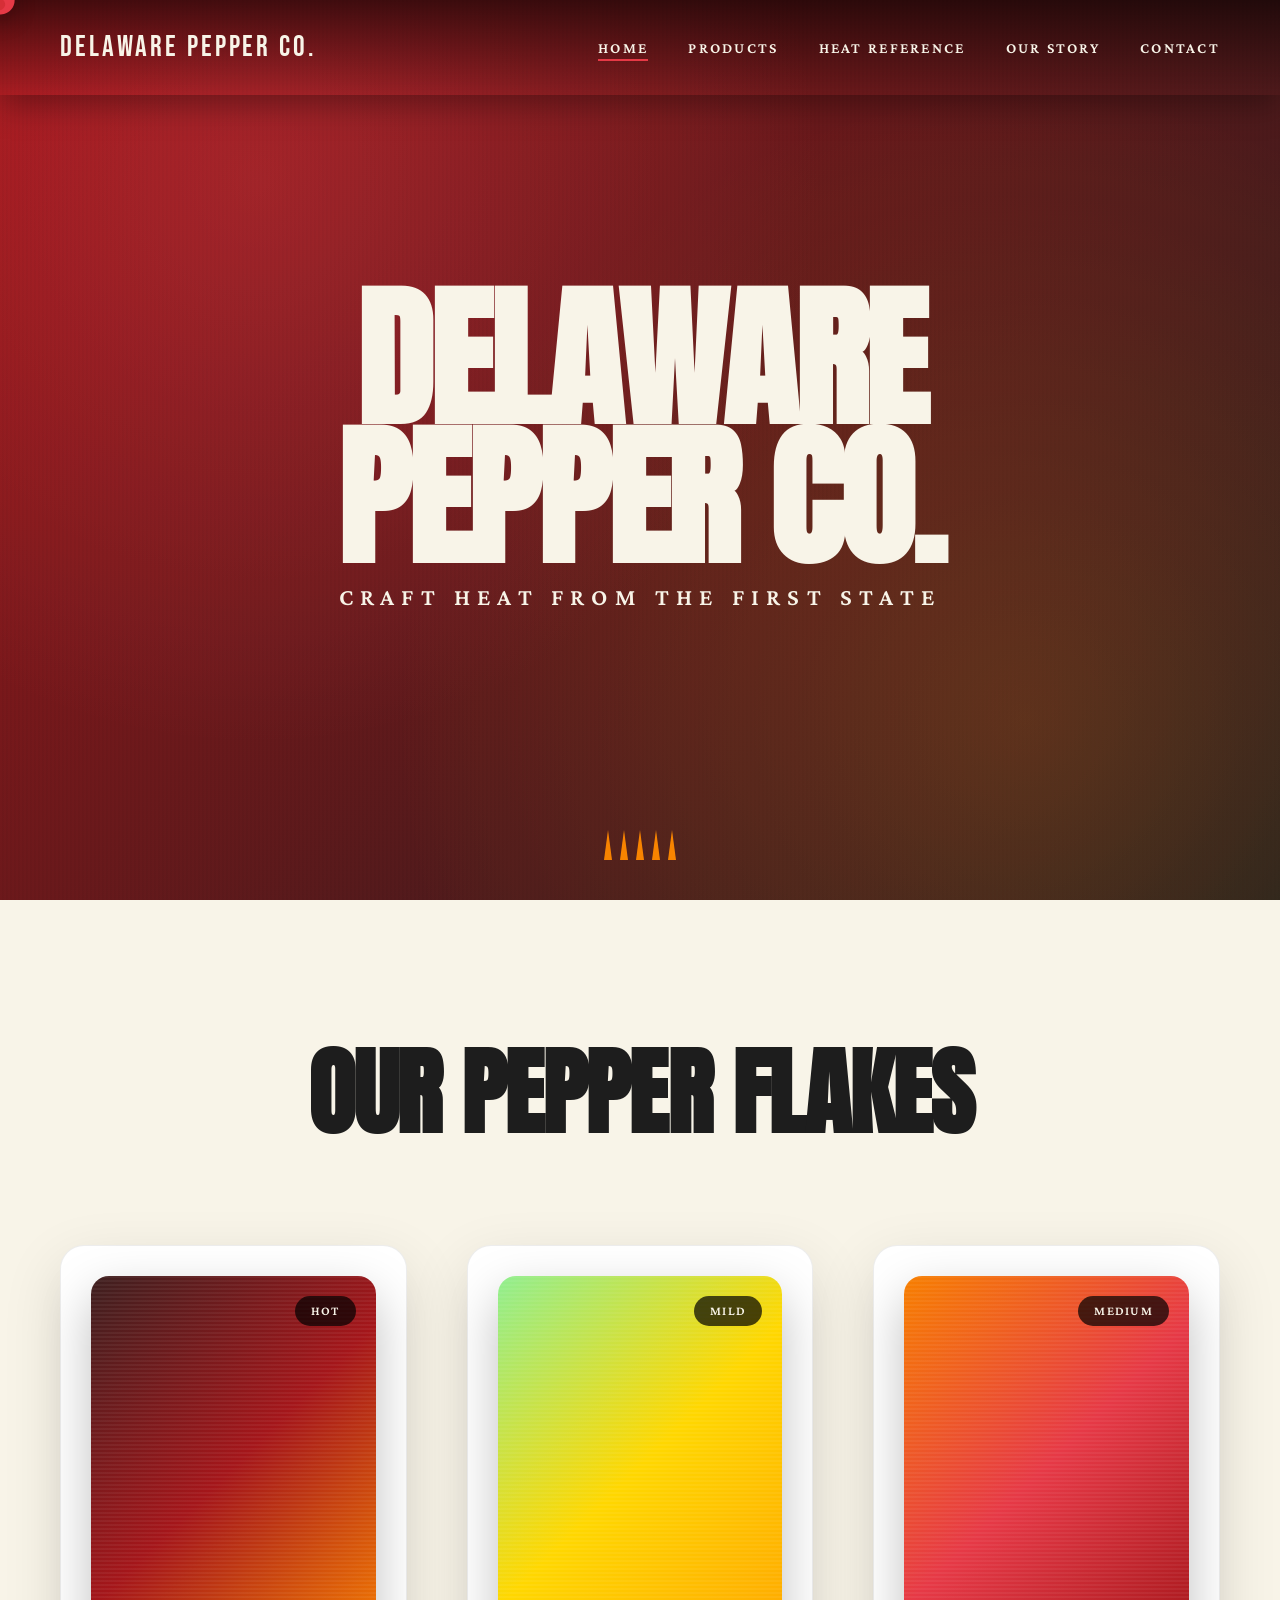
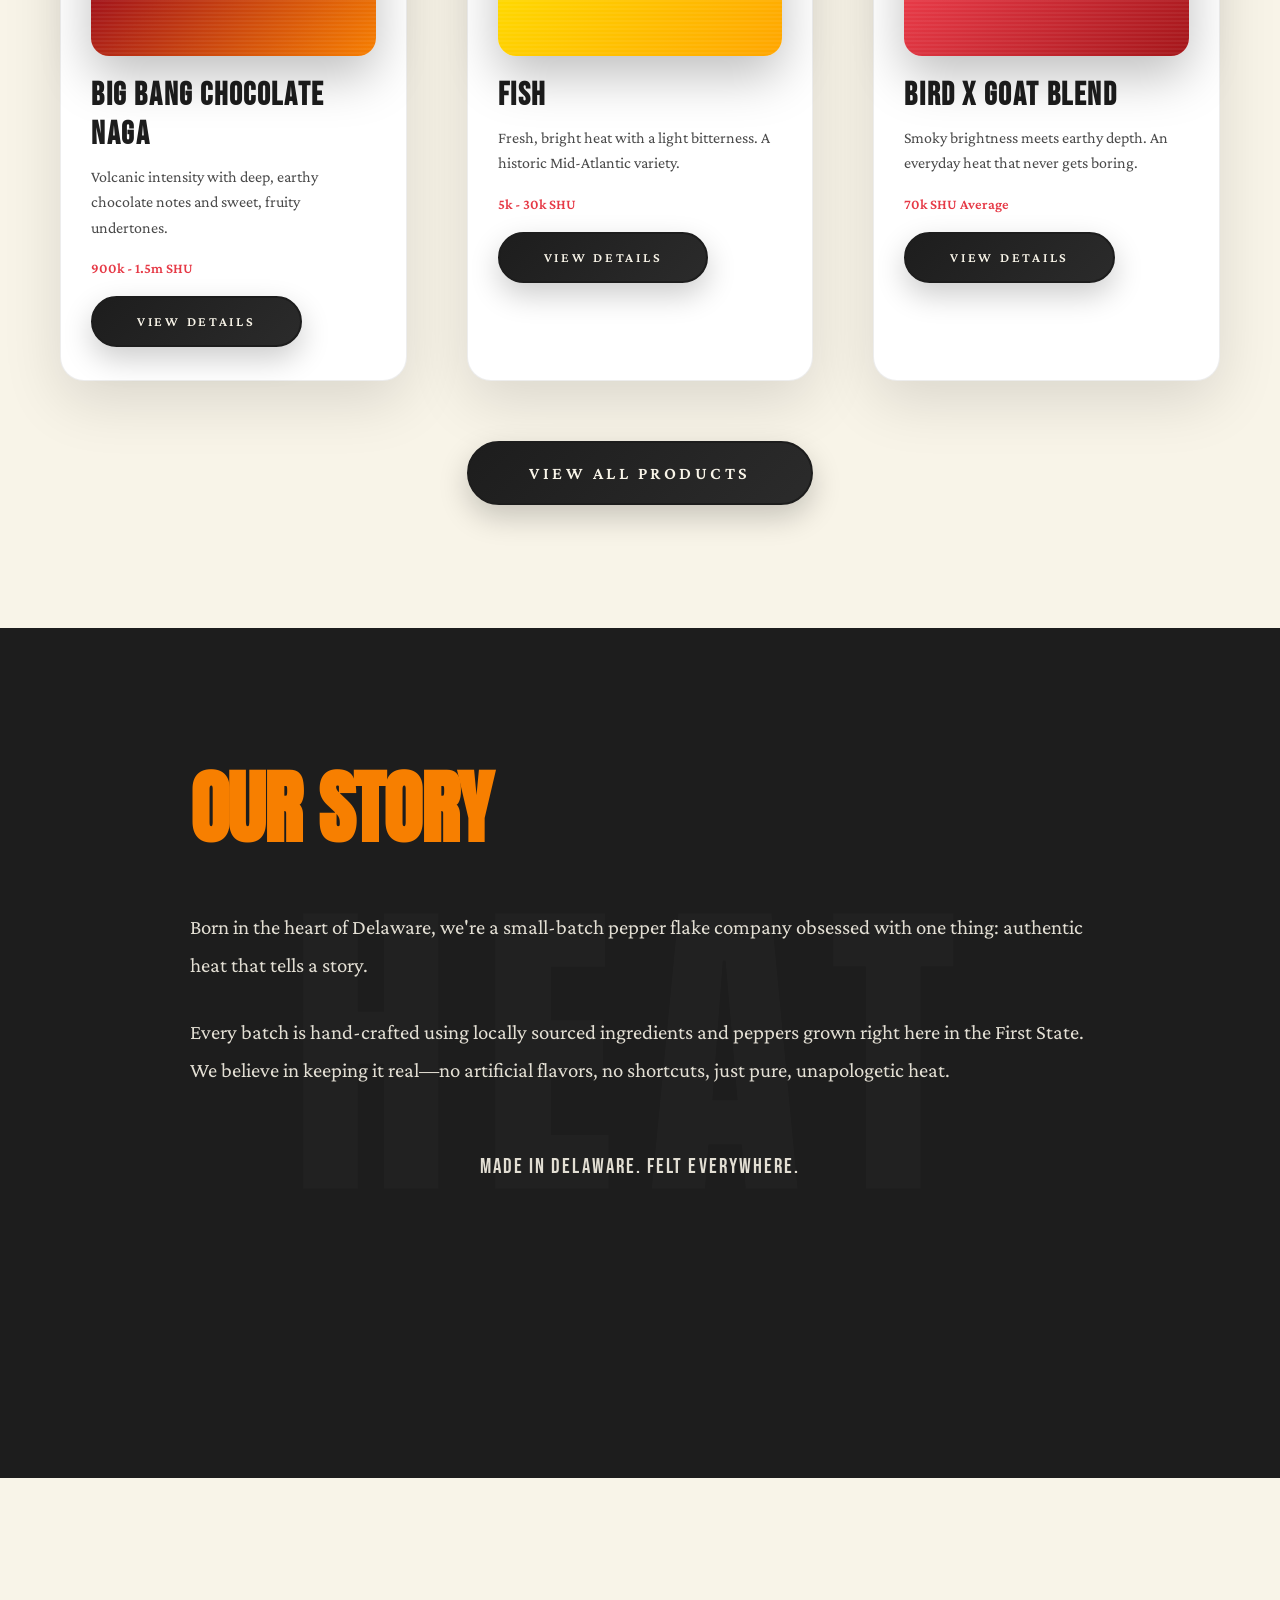
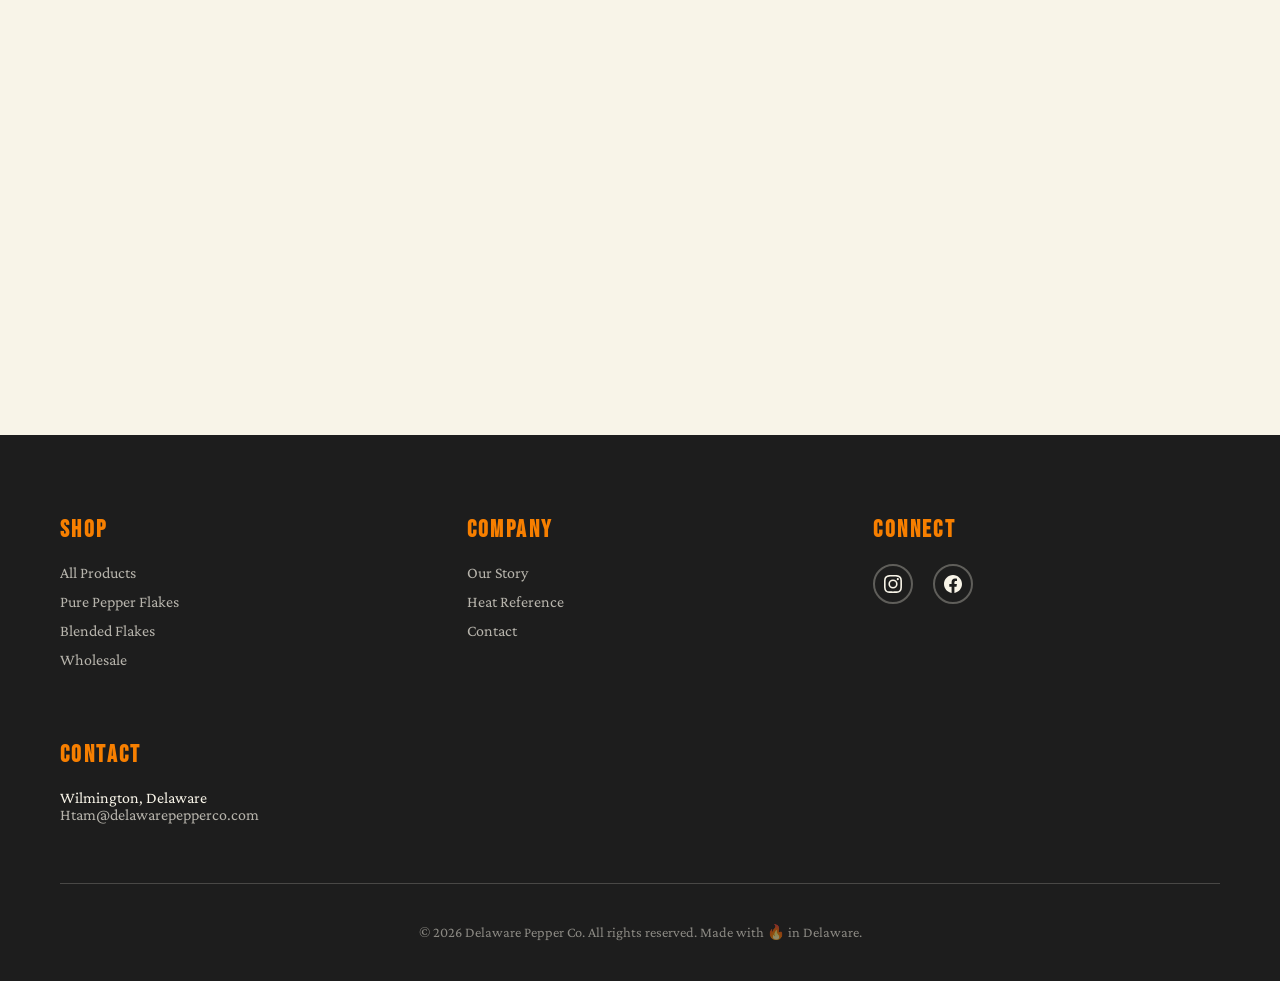
==== commit 3fb12e9a: "Overhaul Delaware Pepper Co. website: extract shared code, fix content, improve UX - Extract inline " ====
--- a/index.html
+++ b/index.html
@@ -3,750 +3,138 @@
 <head>
     <meta charset="UTF-8">
     <meta name="viewport" content="width=device-width, initial-scale=1.0">
-    <title>Delaware Pepper Co. - Craft Hot Sauce Made in Delaware</title>
+    <title>Delaware Pepper Co. - Craft Pepper Flakes Made in Delaware</title>
+    <meta name="description" content="Delaware Pepper Co. crafts small-batch pepper flakes in Wilmington, Delaware. From mild to extreme heat, experience pure, hand-processed pepper flakes.">
+    <link rel="icon" type="image/svg+xml" href="data:image/svg+xml;utf8,<svg xmlns='http://www.w3.org/2000/svg' viewBox='0 0 64 64'><path fill='%23E63946' d='M42 8c-6 2-10 7-11 14-9 2-16 10-15 20 1 12 12 18 23 15 10-2 19-12 19-24 0-11-6-20-16-25z'/><path fill='%23228B22' d='M38 6c1-4 4-6 9-6 2 6-1 10-6 12-3 2-5 4-7 7-1-5 0-9 4-13z'/></svg>">
     <link href="https://fonts.googleapis.com/css2?family=Bebas+Neue&family=Anton&family=Crimson+Pro:wght@400;600&display=swap" rel="stylesheet">
-    <style>
-        :root {
-            --flame-red: #E63946;
-            --deep-red: #A4161A;
-            --burnt-orange: #F77F00;
-            --cream: #F8F4E8;
-            --charcoal: #1D1D1D;
-            --smoke: #4A4A4A;
-        }
-
-        * {
-            margin: 0;
-            padding: 0;
-            box-sizing: border-box;
-        }
-
-        html {
-            scroll-behavior: smooth;
-        }
-
-        ::selection {
-            background: rgba(230, 57, 70, 0.25);
-            color: var(--charcoal);
-        }
-
-        a:focus-visible,
-        button:focus-visible,
-        input:focus-visible,
-        textarea:focus-visible {
-            outline: 2px dashed var(--burnt-orange);
-            outline-offset: 4px;
-        }
-
-
-        body {
-            font-family: 'Crimson Pro', serif;
-            background: var(--cream);
-            color: var(--charcoal);
-            overflow-x: hidden;
-        }
-
-        /* Custom Cursor */
-        body {
-            cursor: none;
-        }
-
-        
-        #custom-cursor {
-            width: 36px;
-            height: 36px;
-            position: fixed;
-            pointer-events: none;
-            z-index: 9999;
-            background-image: url("data:image/svg+xml;utf8,<svg xmlns='http://www.w3.org/2000/svg' viewBox='0 0 64 64'><path fill='%23E63946' d='M42 8c-6 2-10 7-11 14-9 2-16 10-15 20 1 12 12 18 23 15 10-2 19-12 19-24 0-11-6-20-16-25z'/><path fill='%23228B22' d='M38 6c1-4 4-6 9-6 2 6-1 10-6 12-3 2-5 4-7 7-1-5 0-9 4-13z'/><path fill='%23B71C1C' d='M24 32c-4 2-6 6-5 10 1 6 7 9 13 8 5-1 10-6 9-12-1-6-6-9-12-8z' opacity='0.35'/></svg>");
-            background-size: contain;
-            background-repeat: no-repeat;
-            transform: translate(-50%, -50%);
-            transition: transform 0.12s ease, filter 0.2s ease, opacity 0.2s ease;
-            filter: drop-shadow(0 6px 10px rgba(0,0,0,0.25));
-        }
-
-        #custom-cursor.hover {
-            transform: translate(-50%, -50%) scale(1.2) rotate(-12deg);
-            filter: drop-shadow(0 8px 16px rgba(230, 57, 70, 0.45));
-        }
-
-        /* Hero Section */
-        .hero {
-            height: 100vh;
-            position: relative;
-            display: flex;
-            align-items: center;
-            justify-content: center;
-            overflow: hidden;
-            background: linear-gradient(135deg, var(--deep-red) 0%, var(--charcoal) 100%);
-        }
-
-        .hero::before {
-            content: '';
-            position: absolute;
-            top: 0;
-            left: 0;
-            right: 0;
-            bottom: 0;
-            background: 
-                repeating-linear-gradient(
-                    90deg,
-                    transparent,
-                    transparent 2px,
-                    rgba(0,0,0,0.03) 2px,
-                    rgba(0,0,0,0.03) 4px
-                );
-            pointer-events: none;
-            animation: grain 8s steps(10) infinite;
-        }
-
-        .hero::after {
-            content: '';
-            position: absolute;
-            inset: 0;
-            background: radial-gradient(circle at 20% 20%, rgba(230, 57, 70, 0.3), transparent 45%),
-                radial-gradient(circle at 80% 80%, rgba(247, 127, 0, 0.25), transparent 50%);
-            mix-blend-mode: screen;
-            opacity: 0.8;
-            pointer-events: none;
-        }
-
-        @keyframes grain {
-            0%, 100% { transform: translate(0, 0); }
-            10% { transform: translate(-5%, -5%); }
-            20% { transform: translate(-10%, 5%); }
-            30% { transform: translate(5%, -10%); }
-            40% { transform: translate(-5%, 15%); }
-            50% { transform: translate(-10%, 5%); }
-            60% { transform: translate(15%, 0); }
-            70% { transform: translate(0, 10%); }
-            80% { transform: translate(-15%, 0); }
-            90% { transform: translate(10%, 5%); }
-        }
-
-        .hero-content {
-            text-align: center;
-            z-index: 2;
-            animation: fadeInUp 1s ease-out;
-        }
-
-        @keyframes fadeInUp {
-            from {
-                opacity: 0;
-                transform: translateY(40px);
-            }
-            to {
-                opacity: 1;
-                transform: translateY(0);
-            }
-        }
-
-        .hero h1 {
-            font-family: 'Anton', sans-serif;
-            font-size: clamp(3rem, 12vw, 10rem);
-            color: var(--cream);
-            letter-spacing: -0.02em;
-            line-height: 0.9;
-            margin-bottom: 1rem;
-            text-transform: uppercase;
-            animation: flicker 3s infinite alternate;
-        }
-
-        @keyframes flicker {
-            0%, 100% { text-shadow: 0 0 20px var(--flame-red), 0 0 40px var(--flame-red); }
-            50% { text-shadow: 0 0 10px var(--flame-red), 0 0 20px var(--flame-red); }
-        }
-
-        .hero .tagline {
-            font-size: clamp(1rem, 2.5vw, 1.5rem);
-            color: var(--cream);
-            font-weight: 600;
-            letter-spacing: 0.3em;
-            text-transform: uppercase;
-            animation: fadeInUp 1s ease-out 0.3s backwards;
-        }
-
-        .heat-indicator {
-            position: absolute;
-            bottom: 40px;
-            left: 50%;
-            transform: translateX(-50%);
-            display: flex;
-            gap: 8px;
-            animation: fadeInUp 1s ease-out 0.6s backwards;
-        }
-
-        .flame {
-            width: 8px;
-            height: 30px;
-            background: var(--burnt-orange);
-            clip-path: polygon(50% 0%, 0% 100%, 100% 100%);
-            animation: burn 1.5s infinite alternate;
-        }
-
-        .flame:nth-child(2) { animation-delay: 0.2s; }
-        .flame:nth-child(3) { animation-delay: 0.4s; }
-        .flame:nth-child(4) { animation-delay: 0.6s; }
-        .flame:nth-child(5) { animation-delay: 0.8s; }
-
-        @keyframes burn {
-            0% { 
-                transform: scaleY(1);
-                opacity: 0.8;
-            }
-            100% { 
-                transform: scaleY(1.3);
-                opacity: 1;
-            }
-        }
-
-        /* Navigation */
-        nav {
-            position: fixed;
-            top: 0;
-            width: 100%;
-            z-index: 1000;
-            padding: 30px 60px;
-            display: flex;
-            justify-content: space-between;
-            align-items: center;
-            background: linear-gradient(180deg, rgba(0,0,0,0.6) 0%, transparent 100%);
-            box-shadow: 0 10px 30px rgba(0,0,0,0.35);
-        }
-
-        .logo {
-            font-family: 'Bebas Neue', sans-serif;
-            font-size: 1.8rem;
-            color: var(--cream);
-            letter-spacing: 0.1em;
-        }
-
-        .nav-links {
-            display: flex;
-            gap: 40px;
-            list-style: none;
-        }
-
-        .nav-links a {
-            color: var(--cream);
-            text-decoration: none;
-            font-size: 0.95rem;
-            letter-spacing: 0.15em;
-            text-transform: uppercase;
-            font-weight: 600;
-            position: relative;
-            transition: color 0.3s ease;
-        }
-
-        .nav-links a::after {
-            content: '';
-            position: absolute;
-            bottom: -5px;
-            left: 0;
-            width: 0;
-            height: 2px;
-            background: var(--flame-red);
-            transition: width 0.3s ease;
-        }
-
-        .nav-links a:hover::after {
-            width: 100%;
-        }
-
-        /* Products Section */
-        .products {
-            padding: 120px 60px;
-            background: var(--cream);
-        }
-
-        .section-title {
-            font-family: 'Anton', sans-serif;
-            font-size: clamp(3rem, 8vw, 6rem);
-            color: var(--charcoal);
-            text-align: center;
-            margin-bottom: 80px;
-            text-transform: uppercase;
-            letter-spacing: -0.02em;
-        }
-
-        .product-grid {
-            display: grid;
-            grid-template-columns: repeat(auto-fit, minmax(300px, 1fr));
-            gap: 60px;
-            max-width: 1400px;
-            margin: 0 auto;
-        }
-
-        .product-card {
-            position: relative;
-            transition: transform 0.4s cubic-bezier(0.34, 1.56, 0.64, 1);
-            background: white;
-            border-radius: 24px;
-            padding: 30px;
-            box-shadow: 0 20px 60px rgba(0,0,0,0.12);
-            border: 1px solid rgba(29, 29, 29, 0.08);
-        }
-
-        .product-card:hover {
-            transform: translateY(-12px) rotate(-1deg);
-            box-shadow: 0 30px 80px rgba(0,0,0,0.18);
-        }
-
-        .product-card:nth-child(even):hover {
-            transform: translateY(-12px) rotate(1deg);
-        }
-
-        .product-image {
-            width: 100%;
-            aspect-ratio: 3/4;
-            background: linear-gradient(135deg, var(--deep-red), var(--burnt-orange));
-            border-radius: 18px;
-            margin-bottom: 20px;
-            position: relative;
-            overflow: hidden;
-            box-shadow: 0 20px 50px rgba(0,0,0,0.25);
-        }
-
-        .product-image::before {
-            content: '';
-            position: absolute;
-            top: 0;
-            left: 0;
-            right: 0;
-            bottom: 0;
-            background: 
-                repeating-linear-gradient(
-                    0deg,
-                    transparent,
-                    transparent 2px,
-                    rgba(255,255,255,0.05) 2px,
-                    rgba(255,255,255,0.05) 4px
-                );
-        }
-
-        .product-heat {
-            position: absolute;
-            top: 20px;
-            right: 20px;
-            background: rgba(0,0,0,0.7);
-            padding: 8px 16px;
-            border-radius: 20px;
-            color: var(--cream);
-            font-size: 0.8rem;
-            letter-spacing: 0.1em;
-            text-transform: uppercase;
-            font-weight: 600;
-        }
-
-        .product-name {
-            font-family: 'Bebas Neue', sans-serif;
-            font-size: 2rem;
-            color: var(--charcoal);
-            margin-bottom: 10px;
-            letter-spacing: 0.05em;
-        }
-
-        .product-desc {
-            color: var(--smoke);
-            line-height: 1.6;
-            margin-bottom: 20px;
-        }
-
-        .product-price {
-            font-family: 'Anton', sans-serif;
-            font-size: 1.8rem;
-            color: var(--flame-red);
-            margin-bottom: 20px;
-        }
-
-        .btn {
-            display: inline-block;
-            padding: 16px 44px;
-            background: linear-gradient(135deg, var(--charcoal), #2b2b2b);
-            color: var(--cream);
-            text-decoration: none;
-            text-transform: uppercase;
-            letter-spacing: 0.2em;
-            font-weight: 600;
-            font-size: 0.85rem;
-            border: 2px solid var(--charcoal);
-            transition: all 0.3s ease;
-            position: relative;
-            overflow: hidden;
-            border-radius: 999px;
-            box-shadow: 0 12px 30px rgba(0,0,0,0.2);
-        }
-
-        .btn::before {
-            content: '';
-            position: absolute;
-            top: 0;
-            left: -100%;
-            width: 100%;
-            height: 100%;
-            background: linear-gradient(135deg, var(--flame-red), var(--burnt-orange));
-            transition: left 0.3s ease;
-            z-index: -1;
-        }
-
-        .btn:hover::before {
-            left: 0;
-        }
-
-        .btn:hover {
-            border-color: var(--flame-red);
-        }
-
-        /* Story Section */
-        .story {
-            padding: 120px 60px;
-            background: var(--charcoal);
-            color: var(--cream);
-            position: relative;
-            overflow: hidden;
-        }
-
-        .story::before {
-            content: 'HEAT';
-            position: absolute;
-            top: 50%;
-            left: 50%;
-            transform: translate(-50%, -50%);
-            font-family: 'Anton', sans-serif;
-            font-size: 25vw;
-            color: rgba(255,255,255,0.02);
-            z-index: 0;
-            letter-spacing: 0.1em;
-        }
-
-        .story-content {
-            max-width: 900px;
-            margin: 0 auto;
-            position: relative;
-            z-index: 1;
-        }
-
-        .story h2 {
-            font-family: 'Anton', sans-serif;
-            font-size: clamp(3rem, 8vw, 5rem);
-            margin-bottom: 40px;
-            text-transform: uppercase;
-            letter-spacing: -0.02em;
-            color: var(--burnt-orange);
-        }
-
-        .story p {
-            font-size: 1.3rem;
-            line-height: 1.8;
-            margin-bottom: 30px;
-            color: rgba(248,244,232,0.9);
-        }
-
-        .story-highlight {
-            font-family: 'Bebas Neue', sans-serif;
-            font-size: 2rem;
-            color: var(--flame-red);
-            letter-spacing: 0.1em;
-            margin: 60px 0;
-            text-align: center;
-        }
-
-        /* Newsletter Section */
-        .newsletter {
-            padding: 120px 60px;
-            background: var(--cream);
-            text-align: center;
-        }
-
-        .newsletter h2 {
-            font-family: 'Anton', sans-serif;
-            font-size: clamp(2.5rem, 6vw, 4rem);
-            margin-bottom: 20px;
-            text-transform: uppercase;
-            letter-spacing: -0.02em;
-        }
-
-        .newsletter p {
-            font-size: 1.2rem;
-            color: var(--smoke);
-            margin-bottom: 40px;
-            max-width: 600px;
-            margin-left: auto;
-            margin-right: auto;
-        }
-
-        .newsletter-form {
-            display: flex;
-            gap: 20px;
-            max-width: 600px;
-            margin: 0 auto;
-        }
-
-        .newsletter-form input {
-            flex: 1;
-            padding: 18px 30px;
-            border: 3px solid var(--charcoal);
-            background: white;
-            font-family: 'Crimson Pro', serif;
-            font-size: 1rem;
-            color: var(--charcoal);
-            outline: none;
-            transition: border-color 0.3s ease;
-        }
-
-        .newsletter-form input:focus {
-            border-color: var(--flame-red);
-        }
-
-        .newsletter-form button {
-            padding: 18px 50px;
-            background: var(--flame-red);
-            color: white;
-            border: 3px solid var(--flame-red);
-            font-family: 'Crimson Pro', serif;
-            font-size: 1rem;
-            font-weight: 600;
-            text-transform: uppercase;
-            letter-spacing: 0.2em;
-            cursor: pointer;
-            transition: all 0.3s ease;
-        }
-
-        .newsletter-form button:hover {
-            background: var(--deep-red);
-            border-color: var(--deep-red);
-            transform: translateY(-2px);
-        }
-
-        /* Footer */
-        footer {
-            padding: 80px 60px 40px;
-            background: var(--charcoal);
-            color: var(--cream);
-        }
-
-        .footer-content {
-            max-width: 1400px;
-            margin: 0 auto;
-            display: grid;
-            grid-template-columns: repeat(auto-fit, minmax(250px, 1fr));
-            gap: 60px;
-            margin-bottom: 60px;
-        }
-
-        .footer-section h3 {
-            font-family: 'Bebas Neue', sans-serif;
-            font-size: 1.5rem;
-            margin-bottom: 20px;
-            letter-spacing: 0.1em;
-            color: var(--burnt-orange);
-        }
-
-        .footer-section ul {
-            list-style: none;
-        }
-
-        .footer-section ul li {
-            margin-bottom: 12px;
-        }
-
-        .footer-section a {
-            color: rgba(248,244,232,0.7);
-            text-decoration: none;
-            transition: color 0.3s ease;
-        }
-
-        .footer-section a:hover {
-            color: var(--flame-red);
-        }
-
-        .footer-bottom {
-            text-align: center;
-            padding-top: 40px;
-            border-top: 1px solid rgba(248,244,232,0.2);
-            color: rgba(248,244,232,0.5);
-            font-size: 0.9rem;
-        }
-
-        .social-links {
-            display: flex;
-            gap: 20px;
-            margin-top: 20px;
-        }
-
-        .social-links a {
-            width: 40px;
-            height: 40px;
-            border: 2px solid rgba(248,244,232,0.3);
-            border-radius: 50%;
-            display: flex;
-            align-items: center;
-            justify-content: center;
-            color: var(--cream);
-            text-decoration: none;
-            transition: all 0.3s ease;
-        }
-
-        .social-links a:hover {
-            border-color: var(--flame-red);
-            background: var(--flame-red);
-            transform: translateY(-3px);
-        }
-
-        /* Responsive */
-        @media (max-width: 768px) {
-            nav {
-                padding: 20px 30px;
-            }
-
-            .nav-links {
-                gap: 20px;
-            }
-
-            .products,
-            .story,
-            .newsletter,
-            footer {
-                padding: 80px 30px;
-            }
-
-            .newsletter-form {
-                flex-direction: column;
-            }
-
-            body {
-                cursor: auto;
-            }
-
-            #custom-cursor {
-                display: none;
-            }
-        }
-
-        /* Scroll Animations */
-        [data-animate] {
-            opacity: 0;
-            transform: translateY(40px);
-            transition: opacity 0.8s ease, transform 0.8s ease;
-        }
-
-        [data-animate].animated {
-            opacity: 1;
-            transform: translateY(0);
-        }
-    </style>
+    <link rel="stylesheet" href="css/global.css">
+    <link rel="stylesheet" href="css/home.css">
 </head>
 <body>
+    <a href="#main" class="skip-link">Skip to main content</a>
     <div id="custom-cursor"></div>
+    <div class="nav-overlay"></div>
 
-    <nav>
-        <div class="logo">DELAWARE PEPPER CO.</div>
-        <ul class="nav-links">
-            <li><a href="index.html">Home</a></li>
-            <li><a href="products.html">Products</a></li>
-            <li><a href="#story">Story</a></li>
-            <li><a href="#contact">Contact</a></li>
-        </ul>
-    </nav>
+    <header class="home-nav">
+        <nav>
+            <div class="logo"><a href="index.html">DELAWARE PEPPER CO.</a></div>
+            <button class="hamburger" aria-label="Toggle navigation menu" aria-expanded="false">
+                <span></span>
+                <span></span>
+                <span></span>
+            </button>
+            <ul class="nav-links">
+                <li><a href="index.html" class="nav-active">Home</a></li>
+                <li><a href="products.html">Products</a></li>
+                <li><a href="heat-reference.html">Heat Reference</a></li>
+                <li><a href="#story">Our Story</a></li>
+                <li><a href="mailto:Htam@delawarepepperco.com">Contact</a></li>
+            </ul>
+        </nav>
+    </header>
 
-    <section class="hero">
-        <div class="hero-content">
-            <h1>DELAWARE<br>PEPPER CO.</h1>
-            <p class="tagline">Craft Heat From The First State</p>
-        </div>
-        <div class="heat-indicator">
-            <div class="flame"></div>
-            <div class="flame"></div>
-            <div class="flame"></div>
-            <div class="flame"></div>
-            <div class="flame"></div>
-        </div>
-    </section>
+    <main id="main">
+        <section class="hero">
+            <div class="hero-content">
+                <h1>DELAWARE<br>PEPPER CO.</h1>
+                <p class="tagline">Craft Heat From The First State</p>
+            </div>
+            <div class="heat-indicator" role="img" aria-label="Decorative flame animation">
+                <div class="flame"></div>
+                <div class="flame"></div>
+                <div class="flame"></div>
+                <div class="flame"></div>
+                <div class="flame"></div>
+            </div>
+        </section>
 
-    <section class="products" id="products">
-        <h2 class="section-title" data-animate>Our Sauces</h2>
-        <div class="product-grid">
-            <div class="product-card" data-animate>
-                <div class="product-image">
-                    <span class="product-heat">🌶️ Mild</span>
+        <section class="products" id="products">
+            <h2 class="section-title" data-animate>Our Pepper Flakes</h2>
+            <div class="product-grid">
+                <div class="product-card" data-animate>
+                    <div class="product-image gradient-chocolate">
+                        <span class="product-heat" role="img" aria-label="Hot heat level">Hot</span>
+                    </div>
+                    <h3 class="product-name">Big Bang Chocolate Naga</h3>
+                    <p class="product-desc">Volcanic intensity with deep, earthy chocolate notes and sweet, fruity undertones.</p>
+                    <p class="product-shu-range">900k - 1.5m SHU</p>
+                    <a href="product-big-bang-chocolate-naga.html" class="btn">View Details</a>
                 </div>
-                <h3 class="product-name">First State Fire</h3>
-                <p class="product-desc">A balanced blend of roasted habaneros and local honey. Perfect for everyday heat lovers.</p>
-                <p class="product-price">$12.99</p>
-                <a href="products.html" class="btn">View Details</a>
+
+                <div class="product-card" data-animate>
+                    <div class="product-image gradient-fresh">
+                        <span class="product-heat" role="img" aria-label="Mild heat level">Mild</span>
+                    </div>
+                    <h3 class="product-name">Fish</h3>
+                    <p class="product-desc">Fresh, bright heat with a light bitterness. A historic Mid-Atlantic variety.</p>
+                    <p class="product-shu-range">5k - 30k SHU</p>
+                    <a href="product-fish.html" class="btn">View Details</a>
+                </div>
+
+                <div class="product-card" data-animate>
+                    <div class="product-image gradient-blend">
+                        <span class="product-heat" role="img" aria-label="Medium heat level">Medium</span>
+                    </div>
+                    <h3 class="product-name">Bird x Goat Blend</h3>
+                    <p class="product-desc">Smoky brightness meets earthy depth. An everyday heat that never gets boring.</p>
+                    <p class="product-shu-range">70k SHU Average</p>
+                    <a href="product-bird-goat-blend.html" class="btn">View Details</a>
+                </div>
             </div>
+            <div style="text-align: center; margin-top: 60px;" data-animate>
+                <a href="products.html" class="btn" style="font-size: 1.1rem; padding: 20px 60px;">View All Products</a>
+            </div>
+        </section>
 
-            <div class="product-card" data-animate>
-                <div class="product-image">
-                    <span class="product-heat">🌶️🌶️ Medium</span>
-                </div>
-                <h3 class="product-name">Coastal Burn</h3>
-                <p class="product-desc">Ghost peppers meet Delaware sea salt in this smoky, savory masterpiece.</p>
-                <p class="product-price">$14.99</p>
-                <a href="products.html" class="btn">View Details</a>
+        <section class="story" id="story">
+            <div class="story-content">
+                <h2 data-animate>Our Story</h2>
+                <p data-animate>Born in the heart of Delaware, we're a small-batch pepper flake company obsessed with one thing: authentic heat that tells a story.</p>
+                <p data-animate>Every batch is hand-crafted using locally sourced ingredients and peppers grown right here in the First State. We believe in keeping it real—no artificial flavors, no shortcuts, just pure, unapologetic heat.</p>
+                <p class="story-highlight" data-animate>Made in Delaware. Felt Everywhere.</p>
+                <p data-animate>From our hands to your kitchen, we pour passion into every batch. Whether you're seasoning steaks, spicing up eggs, or crafting your own hot sauce, Delaware Pepper Co. brings the heat that honors tradition while pushing boundaries.</p>
             </div>
+        </section>
 
-            <div class="product-card" data-animate>
-                <div class="product-image">
-                    <span class="product-heat">🌶️🌶️🌶️ Hot</span>
-                </div>
-                <h3 class="product-name">Diamond State Destroyer</h3>
-                <p class="product-desc">Carolina Reaper madness with a hint of sweetness. Not for the faint of heart.</p>
-                <p class="product-price">$16.99</p>
-                <a href="products.html" class="btn">View Details</a>
-            </div>
-        </div>
-        <div style="text-align: center; margin-top: 60px;" data-animate>
-            <a href="products.html" class="btn" style="font-size: 1.1rem; padding: 20px 60px;">View All Products</a>
-        </div>
-    </section>
-
-    <section class="story" id="story">
-        <div class="story-content">
-            <h2 data-animate>Our Story</h2>
-            <p data-animate>Born in the heart of Delaware, we're a small-batch hot sauce company obsessed with one thing: authentic heat that tells a story.</p>
-            <p data-animate>Every bottle is hand-crafted using locally sourced ingredients and peppers grown right here in the First State. We believe in keeping it real—no artificial flavors, no shortcuts, just pure, unapologetic heat.</p>
-            <p class="story-highlight" data-animate>Made in Delaware. Felt Everywhere.</p>
-            <p data-animate>From our kitchen to your table, we pour passion into every batch. Whether you're drizzling it on tacos, marinating chicken, or adding kick to your morning eggs, Delaware Pepper Co. brings the heat that honors tradition while pushing boundaries.</p>
-        </div>
-    </section>
-
-    <section class="newsletter" id="contact">
-        <h2 data-animate>Join The Heat Club</h2>
-        <p data-animate>Get exclusive drops, recipes, and first access to new flavors.</p>
-        <form class="newsletter-form" data-animate>
-            <input type="email" placeholder="Your email address" required>
-            <button type="submit">Subscribe</button>
-        </form>
-    </section>
+        <section class="newsletter" id="contact">
+            <h2 data-animate>Join The Heat Club</h2>
+            <p data-animate>Get exclusive drops, recipes, and first access to new products.</p>
+            <form class="newsletter-form" data-animate>
+                <input type="email" placeholder="Your email address" required aria-label="Email address">
+                <button type="submit">Subscribe</button>
+            </form>
+            <p class="newsletter-privacy" data-animate>We never spam. Unsubscribe anytime.</p>
+        </section>
+    </main>
 
     <footer>
         <div class="footer-content">
             <div class="footer-section">
                 <h3>Shop</h3>
                 <ul>
-                    <li><a href="products.html">All Sauces</a></li>
+                    <li><a href="products.html">All Products</a></li>
                     <li><a href="products.html#pure-flakes">Pure Pepper Flakes</a></li>
                     <li><a href="products.html#blended-flakes">Blended Flakes</a></li>
-                    <li><a href="#">Wholesale</a></li>
+                    <li><a href="mailto:Htam@delawarepepperco.com?subject=Wholesale%20Inquiry">Wholesale</a></li>
                 </ul>
             </div>
             <div class="footer-section">
                 <h3>Company</h3>
                 <ul>
                     <li><a href="#story">Our Story</a></li>
-                    <li><a href="#">Recipes</a></li>
-                    <li><a href="#">Stockists</a></li>
+                    <li><a href="heat-reference.html">Heat Reference</a></li>
                     <li><a href="mailto:Htam@delawarepepperco.com">Contact</a></li>
                 </ul>
             </div>
             <div class="footer-section">
                 <h3>Connect</h3>
                 <div class="social-links">
-                    <a href="#">IG</a>
-                    <a href="#">FB</a>
-                    <a href="#">TW</a>
+                    <a href="https://instagram.com" aria-label="Instagram" rel="noopener noreferrer" target="_blank">
+                        <svg viewBox="0 0 24 24"><path d="M12 2.163c3.204 0 3.584.012 4.85.07 3.252.148 4.771 1.691 4.919 4.919.058 1.265.069 1.645.069 4.849 0 3.205-.012 3.584-.069 4.849-.149 3.225-1.664 4.771-4.919 4.919-1.266.058-1.644.07-4.85.07-3.204 0-3.584-.012-4.849-.07-3.26-.149-4.771-1.699-4.919-4.92-.058-1.265-.07-1.644-.07-4.849 0-3.204.013-3.583.07-4.849.149-3.227 1.664-4.771 4.919-4.919 1.266-.057 1.645-.069 4.849-.069zM12 0C8.741 0 8.333.014 7.053.072 2.695.272.273 2.69.073 7.052.014 8.333 0 8.741 0 12c0 3.259.014 3.668.072 4.948.2 4.358 2.618 6.78 6.98 6.98C8.333 23.986 8.741 24 12 24c3.259 0 3.668-.014 4.948-.072 4.354-.2 6.782-2.618 6.979-6.98.059-1.28.073-1.689.073-4.948 0-3.259-.014-3.667-.072-4.947-.196-4.354-2.617-6.78-6.979-6.98C15.668.014 15.259 0 12 0zm0 5.838a6.162 6.162 0 100 12.324 6.162 6.162 0 000-12.324zM12 16a4 4 0 110-8 4 4 0 010 8zm6.406-11.845a1.44 1.44 0 100 2.881 1.44 1.44 0 000-2.881z"/></svg>
+                    </a>
+                    <a href="https://facebook.com" aria-label="Facebook" rel="noopener noreferrer" target="_blank">
+                        <svg viewBox="0 0 24 24"><path d="M24 12.073c0-6.627-5.373-12-12-12s-12 5.373-12 12c0 5.99 4.388 10.954 10.125 11.854v-8.385H7.078v-3.47h3.047V9.43c0-3.007 1.792-4.669 4.533-4.669 1.312 0 2.686.235 2.686.235v2.953H15.83c-1.491 0-1.956.925-1.956 1.874v2.25h3.328l-.532 3.47h-2.796v8.385C19.612 23.027 24 18.062 24 12.073z"/></svg>
+                    </a>
                 </div>
             </div>
             <div class="footer-section">
@@ -755,60 +143,10 @@
             </div>
         </div>
         <div class="footer-bottom">
-            <p>&copy; 2025 Delaware Pepper Co. All rights reserved. Made with 🔥 in Delaware.</p>
+            <p>&copy; <span id="copyright-year">2025</span> Delaware Pepper Co. All rights reserved. Made with <span role="img" aria-label="fire">&#x1F525;</span> in Delaware.</p>
         </div>
     </footer>
 
-    <script data-cfasync="false" src="/cdn-cgi/scripts/5c5dd728/cloudflare-static/email-decode.min.js"></script><script>
-        // Custom Cursor
-        const cursor = document.getElementById('custom-cursor');
-        const links = document.querySelectorAll('a, button');
-
-        document.addEventListener('mousemove', (e) => {
-            cursor.style.left = e.clientX + 'px';
-            cursor.style.top = e.clientY + 'px';
-        });
-
-        links.forEach(link => {
-            link.addEventListener('mouseenter', () => cursor.classList.add('hover'));
-            link.addEventListener('mouseleave', () => cursor.classList.remove('hover'));
-        });
-
-        // Scroll Animations
-        const animateOnScroll = () => {
-            const elements = document.querySelectorAll('[data-animate]');
-            elements.forEach((element, index) => {
-                const elementTop = element.getBoundingClientRect().top;
-                const windowHeight = window.innerHeight;
-                
-                if (elementTop < windowHeight - 100) {
-                    setTimeout(() => {
-                        element.classList.add('animated');
-                    }, index * 100);
-                }
-            });
-        };
-
-        window.addEventListener('scroll', animateOnScroll);
-        animateOnScroll(); // Initial check
-
-        // Newsletter Form
-        document.querySelector('.newsletter-form').addEventListener('submit', (e) => {
-            e.preventDefault();
-            alert('Thanks for joining the Heat Club! 🔥');
-            e.target.reset();
-        });
-
-        // Smooth Scroll
-        document.querySelectorAll('a[href^="#"]').forEach(anchor => {
-            anchor.addEventListener('click', function (e) {
-                e.preventDefault();
-                const target = document.querySelector(this.getAttribute('href'));
-                if (target) {
-                    target.scrollIntoView({ behavior: 'smooth' });
-                }
-            });
-        });
-    </script>
+    <script src="js/global.js"></script>
 </body>
 </html>
--- a/css/global.css
+++ b/css/global.css
@@ -0,0 +1,387 @@
+:root {
+    --flame-red: #E63946;
+    --deep-red: #A4161A;
+    --burnt-orange: #F77F00;
+    --cream: #F8F4E8;
+    --charcoal: #1D1D1D;
+    --smoke: #4A4A4A;
+}
+
+* {
+    margin: 0;
+    padding: 0;
+    box-sizing: border-box;
+}
+
+html {
+    scroll-behavior: smooth;
+}
+
+::selection {
+    background: rgba(230, 57, 70, 0.25);
+    color: var(--charcoal);
+}
+
+a:focus-visible,
+button:focus-visible,
+input:focus-visible,
+textarea:focus-visible {
+    outline: 2px dashed var(--burnt-orange);
+    outline-offset: 4px;
+}
+
+body {
+    font-family: 'Crimson Pro', serif;
+    background: var(--cream);
+    color: var(--charcoal);
+    overflow-x: hidden;
+    cursor: none;
+}
+
+/* Skip to Content */
+.skip-link {
+    position: absolute;
+    top: -100%;
+    left: 16px;
+    background: var(--flame-red);
+    color: white;
+    padding: 12px 24px;
+    z-index: 10000;
+    font-weight: 600;
+    text-decoration: none;
+    border-radius: 0 0 8px 8px;
+}
+
+.skip-link:focus {
+    top: 0;
+}
+
+/* Custom Cursor */
+#custom-cursor {
+    width: 36px;
+    height: 36px;
+    position: fixed;
+    pointer-events: none;
+    z-index: 9999;
+    background-image: url("data:image/svg+xml;utf8,<svg xmlns='http://www.w3.org/2000/svg' viewBox='0 0 64 64'><path fill='%23E63946' d='M42 8c-6 2-10 7-11 14-9 2-16 10-15 20 1 12 12 18 23 15 10-2 19-12 19-24 0-11-6-20-16-25z'/><path fill='%23228B22' d='M38 6c1-4 4-6 9-6 2 6-1 10-6 12-3 2-5 4-7 7-1-5 0-9 4-13z'/><path fill='%23B71C1C' d='M24 32c-4 2-6 6-5 10 1 6 7 9 13 8 5-1 10-6 9-12-1-6-6-9-12-8z' opacity='0.35'/></svg>");
+    background-size: contain;
+    background-repeat: no-repeat;
+    transform: translate(-50%, -50%);
+    transition: transform 0.12s ease, filter 0.2s ease, opacity 0.2s ease;
+    filter: drop-shadow(0 6px 10px rgba(0,0,0,0.25));
+}
+
+#custom-cursor.hover {
+    transform: translate(-50%, -50%) scale(1.2) rotate(-12deg);
+    filter: drop-shadow(0 8px 16px rgba(230, 57, 70, 0.45));
+}
+
+/* Navigation */
+header {
+    position: fixed;
+    top: 0;
+    width: 100%;
+    z-index: 1000;
+}
+
+nav {
+    padding: 30px 60px;
+    display: flex;
+    justify-content: space-between;
+    align-items: center;
+    background: rgba(29, 29, 29, 0.95);
+    backdrop-filter: blur(10px);
+    box-shadow: 0 12px 30px rgba(0,0,0,0.3);
+}
+
+.logo a {
+    font-family: 'Bebas Neue', sans-serif;
+    font-size: 1.8rem;
+    color: var(--cream);
+    letter-spacing: 0.1em;
+    text-decoration: none;
+}
+
+.nav-links {
+    display: flex;
+    gap: 40px;
+    list-style: none;
+}
+
+.nav-links a {
+    color: var(--cream);
+    text-decoration: none;
+    font-size: 0.95rem;
+    letter-spacing: 0.15em;
+    text-transform: uppercase;
+    font-weight: 600;
+    position: relative;
+    transition: color 0.3s ease;
+}
+
+.nav-links a::after {
+    content: '';
+    position: absolute;
+    bottom: -5px;
+    left: 0;
+    width: 0;
+    height: 2px;
+    background: var(--flame-red);
+    transition: width 0.3s ease;
+}
+
+.nav-links a:hover::after,
+.nav-links a.nav-active::after {
+    width: 100%;
+}
+
+/* Hamburger Menu */
+.hamburger {
+    display: none;
+    flex-direction: column;
+    gap: 6px;
+    background: none;
+    border: none;
+    cursor: pointer;
+    padding: 8px;
+    z-index: 1001;
+}
+
+.hamburger span {
+    display: block;
+    width: 28px;
+    height: 2px;
+    background: var(--cream);
+    transition: all 0.3s ease;
+}
+
+.hamburger.active span:nth-child(1) {
+    transform: rotate(45deg) translate(6px, 6px);
+}
+
+.hamburger.active span:nth-child(2) {
+    opacity: 0;
+}
+
+.hamburger.active span:nth-child(3) {
+    transform: rotate(-45deg) translate(6px, -6px);
+}
+
+/* Buttons */
+.btn {
+    display: inline-block;
+    padding: 16px 44px;
+    background: linear-gradient(135deg, var(--charcoal), #2b2b2b);
+    color: var(--cream);
+    text-decoration: none;
+    text-transform: uppercase;
+    letter-spacing: 0.2em;
+    font-weight: 600;
+    font-size: 0.85rem;
+    border: 2px solid var(--charcoal);
+    transition: all 0.3s ease;
+    position: relative;
+    overflow: hidden;
+    border-radius: 999px;
+    box-shadow: 0 12px 30px rgba(0,0,0,0.2);
+    text-align: center;
+}
+
+.btn::before {
+    content: '';
+    position: absolute;
+    top: 0;
+    left: -100%;
+    width: 100%;
+    height: 100%;
+    background: linear-gradient(135deg, var(--flame-red), var(--burnt-orange));
+    transition: left 0.3s ease;
+    z-index: -1;
+}
+
+.btn:hover::before {
+    left: 0;
+}
+
+.btn:hover {
+    border-color: var(--flame-red);
+}
+
+/* Footer */
+footer {
+    padding: 80px 60px 40px;
+    background: var(--charcoal);
+    color: var(--cream);
+}
+
+.footer-content {
+    max-width: 1400px;
+    margin: 0 auto;
+    display: grid;
+    grid-template-columns: repeat(auto-fit, minmax(250px, 1fr));
+    gap: 60px;
+    margin-bottom: 60px;
+}
+
+.footer-section h3 {
+    font-family: 'Bebas Neue', sans-serif;
+    font-size: 1.5rem;
+    margin-bottom: 20px;
+    letter-spacing: 0.1em;
+    color: var(--burnt-orange);
+}
+
+.footer-section ul {
+    list-style: none;
+}
+
+.footer-section ul li {
+    margin-bottom: 12px;
+}
+
+.footer-section a {
+    color: rgba(248,244,232,0.7);
+    text-decoration: none;
+    transition: color 0.3s ease;
+}
+
+.footer-section a:hover {
+    color: var(--flame-red);
+}
+
+.footer-bottom {
+    text-align: center;
+    padding-top: 40px;
+    border-top: 1px solid rgba(248,244,232,0.2);
+    color: rgba(248,244,232,0.5);
+    font-size: 0.9rem;
+}
+
+.social-links {
+    display: flex;
+    gap: 20px;
+    margin-top: 20px;
+}
+
+.social-links a {
+    width: 40px;
+    height: 40px;
+    border: 2px solid rgba(248,244,232,0.3);
+    border-radius: 50%;
+    display: flex;
+    align-items: center;
+    justify-content: center;
+    color: var(--cream);
+    text-decoration: none;
+    transition: all 0.3s ease;
+}
+
+.social-links a:hover {
+    border-color: var(--flame-red);
+    background: var(--flame-red);
+    transform: translateY(-3px);
+}
+
+.social-links svg {
+    width: 18px;
+    height: 18px;
+    fill: currentColor;
+}
+
+/* Scroll Animations */
+[data-animate] {
+    opacity: 0;
+    transform: translateY(40px);
+    transition: opacity 0.8s ease, transform 0.8s ease;
+}
+
+[data-animate].animated {
+    opacity: 1;
+    transform: translateY(0);
+}
+
+@keyframes fadeInUp {
+    from {
+        opacity: 0;
+        transform: translateY(40px);
+    }
+    to {
+        opacity: 1;
+        transform: translateY(0);
+    }
+}
+
+@keyframes grain {
+    0%, 100% { transform: translate(0, 0); }
+    10% { transform: translate(-5%, -5%); }
+    20% { transform: translate(-10%, 5%); }
+    30% { transform: translate(5%, -10%); }
+    40% { transform: translate(-5%, 15%); }
+    50% { transform: translate(-10%, 5%); }
+    60% { transform: translate(15%, 0); }
+    70% { transform: translate(0, 10%); }
+    80% { transform: translate(-15%, 0); }
+    90% { transform: translate(10%, 5%); }
+}
+
+/* Mobile Nav Overlay */
+.nav-overlay {
+    display: none;
+    position: fixed;
+    top: 0;
+    left: 0;
+    width: 100%;
+    height: 100%;
+    background: rgba(0,0,0,0.7);
+    z-index: 999;
+}
+
+.nav-overlay.active {
+    display: block;
+}
+
+/* Responsive */
+@media (max-width: 768px) {
+    nav {
+        padding: 20px 30px;
+    }
+
+    .hamburger {
+        display: flex;
+    }
+
+    .nav-links {
+        position: fixed;
+        top: 0;
+        right: -100%;
+        width: 280px;
+        height: 100vh;
+        background: var(--charcoal);
+        flex-direction: column;
+        padding: 100px 40px 40px;
+        gap: 30px;
+        transition: right 0.3s ease;
+        z-index: 1000;
+        box-shadow: -10px 0 30px rgba(0,0,0,0.5);
+    }
+
+    .nav-links.open {
+        right: 0;
+    }
+
+    .nav-links a {
+        font-size: 1.1rem;
+    }
+
+    footer {
+        padding: 60px 30px 30px;
+    }
+
+    body {
+        cursor: auto;
+    }
+
+    #custom-cursor {
+        display: none;
+    }
+}
--- a/css/home.css
+++ b/css/home.css
@@ -0,0 +1,367 @@
+/* Hero Section */
+.hero {
+    height: 100vh;
+    position: relative;
+    display: flex;
+    align-items: center;
+    justify-content: center;
+    overflow: hidden;
+    background: linear-gradient(135deg, var(--deep-red) 0%, var(--charcoal) 100%);
+}
+
+.hero::before {
+    content: '';
+    position: absolute;
+    top: 0;
+    left: 0;
+    right: 0;
+    bottom: 0;
+    background:
+        repeating-linear-gradient(
+            90deg,
+            transparent,
+            transparent 2px,
+            rgba(0,0,0,0.03) 2px,
+            rgba(0,0,0,0.03) 4px
+        );
+    pointer-events: none;
+    animation: grain 8s steps(10) infinite;
+}
+
+.hero::after {
+    content: '';
+    position: absolute;
+    inset: 0;
+    background: radial-gradient(circle at 20% 20%, rgba(230, 57, 70, 0.3), transparent 45%),
+        radial-gradient(circle at 80% 80%, rgba(247, 127, 0, 0.25), transparent 50%);
+    mix-blend-mode: screen;
+    opacity: 0.8;
+    pointer-events: none;
+}
+
+.hero-content {
+    text-align: center;
+    z-index: 2;
+    animation: fadeInUp 1s ease-out;
+}
+
+.hero h1 {
+    font-family: 'Anton', sans-serif;
+    font-size: clamp(3rem, 12vw, 10rem);
+    color: var(--cream);
+    letter-spacing: -0.02em;
+    line-height: 0.9;
+    margin-bottom: 1rem;
+    text-transform: uppercase;
+    animation: flicker 3s infinite alternate;
+}
+
+@keyframes flicker {
+    0%, 100% { text-shadow: 0 0 20px var(--flame-red), 0 0 40px var(--flame-red); }
+    50% { text-shadow: 0 0 10px var(--flame-red), 0 0 20px var(--flame-red); }
+}
+
+.hero .tagline {
+    font-size: clamp(1rem, 2.5vw, 1.5rem);
+    color: var(--cream);
+    font-weight: 600;
+    letter-spacing: 0.3em;
+    text-transform: uppercase;
+    animation: fadeInUp 1s ease-out 0.3s backwards;
+}
+
+.heat-indicator {
+    position: absolute;
+    bottom: 40px;
+    left: 50%;
+    transform: translateX(-50%);
+    display: flex;
+    gap: 8px;
+    animation: fadeInUp 1s ease-out 0.6s backwards;
+}
+
+.flame {
+    width: 8px;
+    height: 30px;
+    background: var(--burnt-orange);
+    clip-path: polygon(50% 0%, 0% 100%, 100% 100%);
+    animation: burn 1.5s infinite alternate;
+}
+
+.flame:nth-child(2) { animation-delay: 0.2s; }
+.flame:nth-child(3) { animation-delay: 0.4s; }
+.flame:nth-child(4) { animation-delay: 0.6s; }
+.flame:nth-child(5) { animation-delay: 0.8s; }
+
+@keyframes burn {
+    0% {
+        transform: scaleY(1);
+        opacity: 0.8;
+    }
+    100% {
+        transform: scaleY(1.3);
+        opacity: 1;
+    }
+}
+
+/* Homepage Navigation - transparent gradient */
+.home-nav nav {
+    background: linear-gradient(180deg, rgba(0,0,0,0.6) 0%, transparent 100%);
+    box-shadow: 0 10px 30px rgba(0,0,0,0.35);
+    backdrop-filter: none;
+}
+
+/* Products Section */
+.products {
+    padding: 120px 60px;
+    background: var(--cream);
+}
+
+.section-title {
+    font-family: 'Anton', sans-serif;
+    font-size: clamp(3rem, 8vw, 6rem);
+    color: var(--charcoal);
+    text-align: center;
+    margin-bottom: 80px;
+    text-transform: uppercase;
+    letter-spacing: -0.02em;
+}
+
+.product-grid {
+    display: grid;
+    grid-template-columns: repeat(auto-fit, minmax(300px, 1fr));
+    gap: 60px;
+    max-width: 1400px;
+    margin: 0 auto;
+}
+
+.product-card {
+    position: relative;
+    transition: transform 0.4s cubic-bezier(0.34, 1.56, 0.64, 1);
+    background: white;
+    border-radius: 24px;
+    padding: 30px;
+    box-shadow: 0 20px 60px rgba(0,0,0,0.12);
+    border: 1px solid rgba(29, 29, 29, 0.08);
+}
+
+.product-card:hover {
+    transform: translateY(-12px) rotate(-1deg);
+    box-shadow: 0 30px 80px rgba(0,0,0,0.18);
+}
+
+.product-card:nth-child(even):hover {
+    transform: translateY(-12px) rotate(1deg);
+}
+
+.product-image {
+    width: 100%;
+    aspect-ratio: 3/4;
+    border-radius: 18px;
+    margin-bottom: 20px;
+    position: relative;
+    overflow: hidden;
+    box-shadow: 0 20px 50px rgba(0,0,0,0.25);
+}
+
+.product-image::before {
+    content: '';
+    position: absolute;
+    top: 0;
+    left: 0;
+    right: 0;
+    bottom: 0;
+    background:
+        repeating-linear-gradient(
+            0deg,
+            transparent,
+            transparent 2px,
+            rgba(255,255,255,0.05) 2px,
+            rgba(255,255,255,0.05) 4px
+        );
+}
+
+.product-image.gradient-chocolate {
+    background: linear-gradient(135deg, #3D1F1F, #A4161A, #F77F00);
+}
+
+.product-image.gradient-fresh {
+    background: linear-gradient(135deg, #90EE90, #FFD700, #FFA500);
+}
+
+.product-image.gradient-blend {
+    background: linear-gradient(135deg, #F77F00, #E63946, #A4161A);
+}
+
+.product-heat {
+    position: absolute;
+    top: 20px;
+    right: 20px;
+    background: rgba(0,0,0,0.7);
+    padding: 8px 16px;
+    border-radius: 20px;
+    color: var(--cream);
+    font-size: 0.8rem;
+    letter-spacing: 0.1em;
+    text-transform: uppercase;
+    font-weight: 600;
+}
+
+.product-name {
+    font-family: 'Bebas Neue', sans-serif;
+    font-size: 2rem;
+    color: var(--charcoal);
+    margin-bottom: 10px;
+    letter-spacing: 0.05em;
+}
+
+.product-desc {
+    color: var(--smoke);
+    line-height: 1.6;
+    margin-bottom: 20px;
+}
+
+.product-shu-range {
+    font-size: 0.9rem;
+    color: var(--flame-red);
+    font-weight: 600;
+    margin-bottom: 20px;
+}
+
+/* Story Section */
+.story {
+    padding: 120px 60px;
+    background: var(--charcoal);
+    color: var(--cream);
+    position: relative;
+    overflow: hidden;
+}
+
+.story::before {
+    content: 'HEAT';
+    position: absolute;
+    top: 50%;
+    left: 50%;
+    transform: translate(-50%, -50%);
+    font-family: 'Anton', sans-serif;
+    font-size: 25vw;
+    color: rgba(255,255,255,0.02);
+    z-index: 0;
+    letter-spacing: 0.1em;
+}
+
+.story-content {
+    max-width: 900px;
+    margin: 0 auto;
+    position: relative;
+    z-index: 1;
+}
+
+.story h2 {
+    font-family: 'Anton', sans-serif;
+    font-size: clamp(3rem, 8vw, 5rem);
+    margin-bottom: 40px;
+    text-transform: uppercase;
+    letter-spacing: -0.02em;
+    color: var(--burnt-orange);
+}
+
+.story p {
+    font-size: 1.3rem;
+    line-height: 1.8;
+    margin-bottom: 30px;
+    color: rgba(248,244,232,0.9);
+}
+
+.story-highlight {
+    font-family: 'Bebas Neue', sans-serif;
+    font-size: 2rem;
+    color: var(--flame-red);
+    letter-spacing: 0.1em;
+    margin: 60px 0;
+    text-align: center;
+}
+
+/* Newsletter Section */
+.newsletter {
+    padding: 120px 60px;
+    background: var(--cream);
+    text-align: center;
+}
+
+.newsletter h2 {
+    font-family: 'Anton', sans-serif;
+    font-size: clamp(2.5rem, 6vw, 4rem);
+    margin-bottom: 20px;
+    text-transform: uppercase;
+    letter-spacing: -0.02em;
+}
+
+.newsletter p {
+    font-size: 1.2rem;
+    color: var(--smoke);
+    margin-bottom: 40px;
+    max-width: 600px;
+    margin-left: auto;
+    margin-right: auto;
+}
+
+.newsletter-form {
+    display: flex;
+    gap: 20px;
+    max-width: 600px;
+    margin: 0 auto;
+}
+
+.newsletter-form input {
+    flex: 1;
+    padding: 18px 30px;
+    border: 3px solid var(--charcoal);
+    background: white;
+    font-family: 'Crimson Pro', serif;
+    font-size: 1rem;
+    color: var(--charcoal);
+    outline: none;
+    transition: border-color 0.3s ease;
+}
+
+.newsletter-form input:focus {
+    border-color: var(--flame-red);
+}
+
+.newsletter-form button {
+    padding: 18px 50px;
+    background: var(--flame-red);
+    color: white;
+    border: 3px solid var(--flame-red);
+    font-family: 'Bebas Neue', sans-serif;
+    font-size: 1.1rem;
+    letter-spacing: 0.2em;
+    cursor: pointer;
+    transition: all 0.3s ease;
+}
+
+.newsletter-form button:hover {
+    background: var(--deep-red);
+    border-color: var(--deep-red);
+    transform: translateY(-2px);
+}
+
+.newsletter-privacy {
+    font-size: 0.85rem;
+    color: var(--smoke);
+    margin-top: 16px;
+}
+
+/* Responsive */
+@media (max-width: 768px) {
+    .products,
+    .story,
+    .newsletter {
+        padding: 80px 30px;
+    }
+
+    .newsletter-form {
+        flex-direction: column;
+    }
+}
